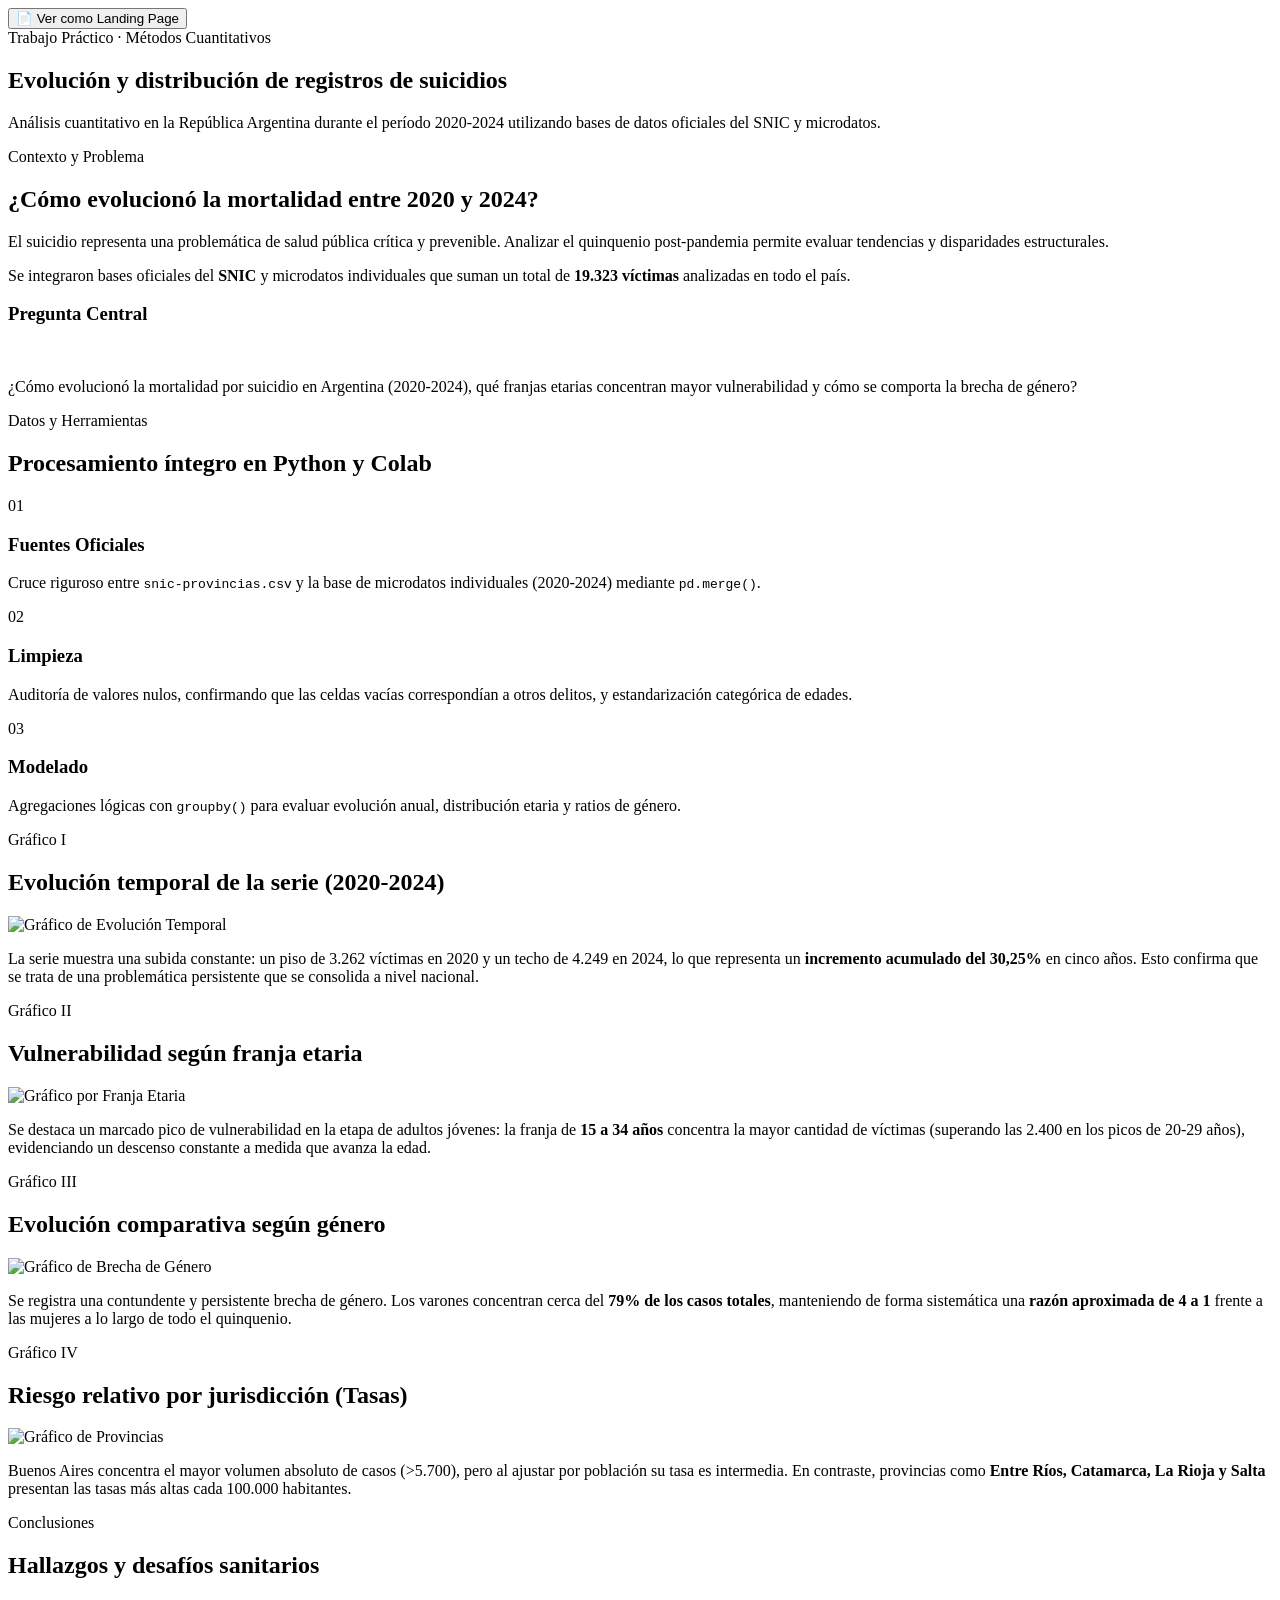
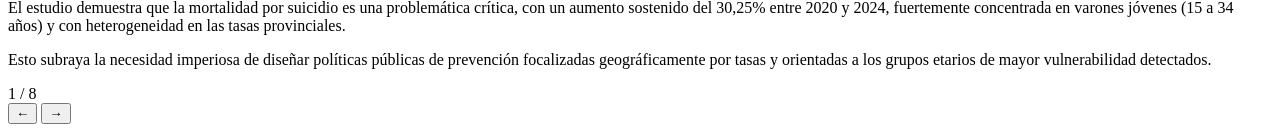
==== docs/index.html @ 36148417 "cambio de nombre carpeta docs" ====
<!DOCTYPE html>
<html lang="es">
<head>
  <meta charset="UTF-8">
  <meta name="viewport" content="width=device-width, initial-scale=1.0">
  <title>Evolución y distribución de registros de suicidios en Argentina (2020-2024)</title>
  <link rel="preconnect" href="https://fonts.googleapis.com">
  <link href="https://fonts.googleapis.com/css2?family=Roboto:ital,wght@0,300;0,400;0,500;0,700;0,900;1,400&display=swap" rel="stylesheet">
  <link rel="stylesheet" href="style.css">
</head>
<body class="modo-slides">

  <!-- Barra superior de progreso -->
  <div class="barra" id="barra"></div>

  <!-- Botón flotante para alternar Modo Slides / Modo Landing -->
  <button id="btn-modo" class="btn-modo" aria-label="Cambiar modo de visualización">
    📄 Ver como Landing Page
  </button>

  <div class="escenario" id="escenario">

    <!-- SLIDE 1: PORTADA -->
    <section class="slide portada" data-seccion="Portada">
      <span class="etiqueta">Trabajo Práctico · Métodos Cuantitativos</span>
      <h1>Evolución y distribución de <span class="hl">registros de suicidios</span></h1>
      <p class="grande">Análisis cuantitativo en la República Argentina durante el período 2020-2024 utilizando bases de datos oficiales del SNIC y microdatos.</p>
    </section>

    <!-- SLIDE 2: INTRODUCCIÓN Y PROBLEMA -->
    <section class="slide" data-seccion="Introducción">
      <span class="etiqueta salvia">Contexto y Problema</span>
      <h2 class="ancho">¿Cómo evolucionó la mortalidad entre 2020 y 2024?</h2>
      <div class="fila dos">
        <div class="paso">
          <p>El suicidio representa una problemática de salud pública crítica y prevenible. Analizar el quinquenio post-pandemia permite evaluar tendencias y disparidades estructurales.</p>
          <p>Se integraron bases oficiales del <strong>SNIC</strong> y microdatos individuales que suman un total de <strong>19.323 víctimas</strong> analizadas en todo el país.</p>
        </div>
        <div class="tarjeta paso">
          <h3>Pregunta Central</h3>
          <br />
          <p> ¿Cómo evolucionó la mortalidad por suicidio en Argentina (2020-2024), qué franjas etarias concentran mayor vulnerabilidad y cómo se comporta la brecha de género?</p>
        </div>
      </div>
    </section>

    <!-- SLIDE 3: METODOLOGÍA Y PROCESAMIENTO (Cada ítem aparece de a uno) -->
    <section class="slide" data-seccion="Metodología">
      <span class="etiqueta">Datos y Herramientas</span>
      <h2 class="ancho">Procesamiento íntegro en Python y Colab</h2>
      <div class="tarjeta tarjeta-metodologia">
        <div class="item-metodo paso">
          <div class="num">01</div>
          <div>
            <h3>Fuentes Oficiales</h3>
            <p>Cruce riguroso entre <code>snic-provincias.csv</code> y la base de microdatos individuales (2020-2024) mediante <code>pd.merge()</code>.</p>
          </div>
        </div>
        <div class="item-metodo paso">
          <div class="num">02</div>
          <div>
            <h3>Limpieza</h3>
            <p>Auditoría de valores nulos, confirmando que las celdas vacías correspondían a otros delitos, y estandarización categórica de edades.</p>
          </div>
        </div>
        <div class="item-metodo paso">
          <div class="num">03</div>
          <div>
            <h3>Modelado</h3>
            <p>Agregaciones lógicas con <code>groupby()</code> para evaluar evolución anual, distribución etaria y ratios de género.</p>
          </div>
        </div>
      </div>
    </section>

    <!-- SLIDE 4: GRÁFICO 1 - EVOLUCIÓN TEMPORAL -->
    <section class="slide" data-seccion="Gráfico 1: Temporal">
      <span class="etiqueta salvia">Gráfico I</span>
      <h2 class="ancho">Evolución temporal de la serie (2020-2024)</h2>
      <div class="fila grafico-texto">
        <div class="tarjeta grafico-grande">
          <img src="grafico1_evolucion_temporal_2020_2024.png" alt="Gráfico de Evolución Temporal">
        </div>
        <div class="paso texto-analisis">
          <p> La serie muestra una subida constante: un piso de 3.262 víctimas en 2020 y un techo de 4.249 en 2024, lo que representa un <strong>incremento acumulado del 30,25%</strong> en cinco años. Esto confirma que se trata de una problemática persistente que se consolida a nivel nacional.</p>
        </div>
      </div>
    </section>

    <!-- SLIDE 5: GRÁFICO 2 - DISTRIBUCIÓN ETARIA -->
    <section class="slide" data-seccion="Gráfico 2: Etario">
      <span class="etiqueta">Gráfico II</span>
      <h2 class="ancho">Vulnerabilidad según franja etaria</h2>
      <div class="fila grafico-texto">
        <div class="tarjeta grafico-grande">
          <img src="grafico2_edad.png" alt="Gráfico por Franja Etaria">
        </div>
        <div class="paso texto-analisis">
          <p> Se destaca un marcado pico de vulnerabilidad en la etapa de adultos jóvenes: la franja de <strong>15 a 34 años</strong> concentra la mayor cantidad de víctimas (superando las 2.400 en los picos de 20-29 años), evidenciando un descenso constante a medida que avanza la edad.</p>
        </div>
      </div>
    </section>

    <!-- SLIDE 6: GRÁFICO 3 - BRECHA DE GÉNERO -->
    <section class="slide" data-seccion="Gráfico 3: Género">
      <span class="etiqueta salvia">Gráfico III</span>
      <h2 class="ancho">Evolución comparativa según género</h2>
      <div class="fila grafico-texto">
        <div class="tarjeta grafico-grande">
          <img src="grafico3_sexo.png" alt="Gráfico de Brecha de Género">
        </div>
        <div class="paso texto-analisis">
          <p> Se registra una contundente y persistente brecha de género. Los varones concentran cerca del <strong>79% de los casos totales</strong>, manteniendo de forma sistemática una <strong>razón aproximada de 4 a 1</strong> frente a las mujeres a lo largo de todo el quinquenio.</p>
        </div>
      </div>
    </section>

    <!-- SLIDE 7: GRÁFICO 4 - RIESGO PROVINCIAL -->
    <section class="slide" data-seccion="Gráfico 4: Provincias">
      <span class="etiqueta">Gráfico IV</span>
      <h2 class="ancho">Riesgo relativo por jurisdicción (Tasas)</h2>
      <div class="fila grafico-texto">
        <div class="tarjeta grafico-grande">
          <img src="grafico4_provincias.png" alt="Gráfico de Provincias">
        </div>
        <div class="paso texto-analisis">
          <p> Buenos Aires concentra el mayor volumen absoluto de casos (&gt;5.700), pero al ajustar por población su tasa es intermedia. En contraste, provincias como <strong>Entre Ríos, Catamarca, La Rioja y Salta</strong> presentan las tasas más altas cada 100.000 habitantes.</p>
        </div>
      </div>
    </section>

    <!-- SLIDE 8: CONCLUSIÓN Y CIERRE -->
    <section class="slide centrada" data-seccion="Conclusiones">
      <span class="etiqueta salvia">Conclusiones</span>
      <h2 class="ancho">Hallazgos y desafíos sanitarios</h2>
      <p class="grande paso">El estudio demuestra que la mortalidad por suicidio es una problemática crítica, con un aumento sostenido del 30,25% entre 2020 y 2024, fuertemente concentrada en varones jóvenes (15 a 34 años) y con heterogeneidad en las tasas provinciales.</p>
      <p class="paso">Esto subraya la necesidad imperiosa de diseñar políticas públicas de prevención focalizadas geográficamente por tasas y orientadas a los grupos etarios de mayor vulnerabilidad detectados.</p>
    </section>

  </div>

  <!-- Controles inferiores (modo diapositivas) -->
  <div class="pie" id="pie-controles">
    <div class="contador" id="contador">1 / 8</div>
    <div class="controles">
      <button id="btn-ant" aria-label="Diapositiva anterior">←</button>
      <button id="btn-sig" aria-label="Diapositiva siguiente">→</button>
    </div>
  </div>

  <script src="script.js"></script>
</body>
</html>
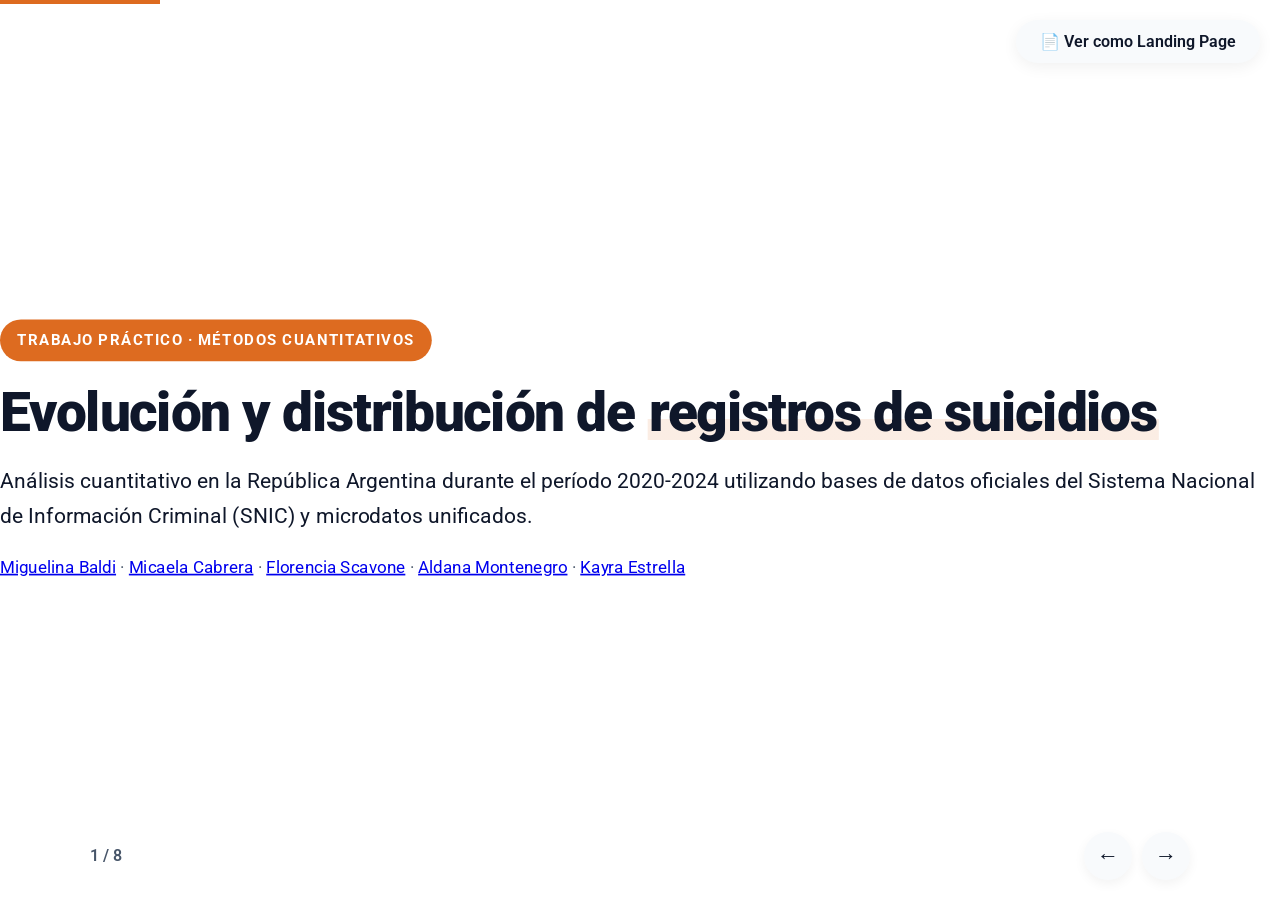
==== commit 54bf8f00: "nueva version html" ====
--- a/docs/index.html
+++ b/docs/index.html
@@ -1,153 +1,2185 @@
-<!DOCTYPE html>
+<!doctype html>
 <html lang="es">
-<head>
-  <meta charset="UTF-8">
-  <meta name="viewport" content="width=device-width, initial-scale=1.0">
-  <title>Evolución y distribución de registros de suicidios en Argentina (2020-2024)</title>
-  <link rel="preconnect" href="https://fonts.googleapis.com">
-  <link href="https://fonts.googleapis.com/css2?family=Roboto:ital,wght@0,300;0,400;0,500;0,700;0,900;1,400&display=swap" rel="stylesheet">
-  <link rel="stylesheet" href="style.css">
-</head>
-<body class="modo-slides">
+	<head>
+		<meta charset="UTF-8" />
+		<meta name="viewport" content="width=device-width, initial-scale=1.0" />
+		<title>
+			Evolución y distribución de registros de suicidios en Argentina
+			(2020-2024)
+		</title>
+		<!-- Google Fonts -->
+		<link rel="preconnect" href="https://fonts.googleapis.com" />
+		<link rel="preconnect" href="https://fonts.gstatic.com" crossorigin />
+		<link
+			href="https://fonts.googleapis.com/css2?family=Roboto:ital,wght@0,300;0,400;0,500;0,700;0,900;1,400&display=swap"
+			rel="stylesheet"
+		/>
+		<!-- Estilos CSS externos -->
+		<link rel="stylesheet" href="style.css" />
+	</head>
+	<body class="modo-slides">
+		<!-- Partículas ambientales y orbes -->
+		<div class="ambiente-particulas" aria-hidden="true">
+			<span
+				class="orbita"
+				style="
+					left: -7%;
+					top: 6%;
+					width: 230px;
+					height: 230px;
+					--dur: 13s;
+					--delay: -3s;
+				"
+			></span>
+			<span
+				class="orbita rosa"
+				style="
+					left: 78%;
+					top: -12%;
+					width: 260px;
+					height: 260px;
+					--dur: 17s;
+					--delay: -6s;
+				"
+			></span>
+			<span
+				class="orbita petroleo"
+				style="
+					left: 88%;
+					top: 59%;
+					width: 210px;
+					height: 210px;
+					--dur: 15s;
+					--delay: -5s;
+				"
+			></span>
+			<span
+				class="orbita rosa"
+				style="
+					left: 4%;
+					top: 72%;
+					width: 180px;
+					height: 180px;
+					--dur: 12s;
+					--delay: -8s;
+				"
+			></span>
+			<span
+				class="orbita"
+				style="
+					left: 43%;
+					top: -20%;
+					width: 140px;
+					height: 140px;
+					--dur: 19s;
+					--delay: -2s;
+				"
+			></span>
+			<span
+				class="orbita"
+				style="
+					left: 67%;
+					top: 84%;
+					width: 125px;
+					height: 125px;
+					--dur: 16s;
+					--delay: -10s;
+				"
+			></span>
+			<span
+				class="orbita rosa"
+				style="
+					left: 30%;
+					top: 34%;
+					width: 95px;
+					height: 95px;
+					--dur: 18s;
+					--delay: -4s;
+				"
+			></span>
+			<span
+				class="orbita rosa"
+				style="
+					left: -4%;
+					top: 44%;
+					width: 155px;
+					height: 155px;
+					--dur: 15s;
+					--delay: -2s;
+				"
+			></span>
+			<span
+				class="orbita petroleo"
+				style="
+					left: 14%;
+					top: 12%;
+					width: 74px;
+					height: 74px;
+					--dur: 18s;
+					--delay: -7s;
+				"
+			></span>
+			<span
+				class="orbita"
+				style="
+					left: 25%;
+					top: 89%;
+					width: 190px;
+					height: 190px;
+					--dur: 22s;
+					--delay: -9s;
+				"
+			></span>
+			<span
+				class="orbita rosa"
+				style="
+					left: 53%;
+					top: 65%;
+					width: 120px;
+					height: 120px;
+					--dur: 19s;
+					--delay: -4s;
+				"
+			></span>
+			<span
+				class="orbita"
+				style="
+					left: 89%;
+					top: 18%;
+					width: 92px;
+					height: 92px;
+					--dur: 14s;
+					--delay: -5s;
+				"
+			></span>
+			<span
+				class="orbita petroleo"
+				style="
+					left: 72%;
+					top: 42%;
+					width: 62px;
+					height: 62px;
+					--dur: 17s;
+					--delay: -1s;
+				"
+			></span>
+			<span
+				class="orbita rosa"
+				style="
+					left: 38%;
+					top: 8%;
+					width: 110px;
+					height: 110px;
+					--dur: 20s;
+					--delay: -11s;
+				"
+			></span>
+			<span
+				class="orbita"
+				style="
+					left: 6%;
+					top: 58%;
+					width: 86px;
+					height: 86px;
+					--dur: 16s;
+					--delay: -8s;
+				"
+			></span>
+			<span
+				class="orbita petroleo"
+				style="
+					left: 96%;
+					top: 83%;
+					width: 175px;
+					height: 175px;
+					--dur: 23s;
+					--delay: -6s;
+				"
+			></span>
+			<span
+				class="orbita rosa"
+				style="
+					left: 61%;
+					top: 91%;
+					width: 240px;
+					height: 240px;
+					--dur: 21s;
+					--delay: -3s;
+				"
+			></span>
+			<span
+				class="orbita"
+				style="
+					left: 48%;
+					top: 48%;
+					width: 65px;
+					height: 65px;
+					--dur: 13s;
+					--delay: -7s;
+				"
+			></span>
+			<span
+				class="orbita petroleo"
+				style="
+					left: -6%;
+					top: 89%;
+					width: 125px;
+					height: 125px;
+					--dur: 15s;
+					--delay: -4s;
+				"
+			></span>
+			<span
+				class="orbita rosa"
+				style="
+					left: 81%;
+					top: 75%;
+					width: 79px;
+					height: 79px;
+					--dur: 18s;
+					--delay: -10s;
+				"
+			></span>
 
-  <!-- Barra superior de progreso -->
-  <div class="barra" id="barra"></div>
+			<span
+				class="punto"
+				style="
+					left: 85%;
+					top: 63%;
+					--size: 9px;
+					--dur: 11s;
+					--delay: -4s;
+					--dx: -15px;
+					--dy: -57px;
+					--tone: #19a4a4;
+					--glow: rgba(25, 164, 164, 0.24);
+				"
+			></span>
+			<span
+				class="punto"
+				style="
+					left: 10%;
+					top: 34%;
+					--size: 7px;
+					--dur: 12s;
+					--delay: -4s;
+					--dx: 30px;
+					--dy: 28px;
+					--tone: #f19aa8;
+					--glow: rgba(241, 154, 168, 0.28);
+				"
+			></span>
+			<span
+				class="punto"
+				style="
+					left: 25%;
+					top: 33%;
+					--size: 4px;
+					--dur: 14s;
+					--delay: -1s;
+					--dx: -45px;
+					--dy: 33px;
+					--tone: #083d4a;
+					--glow: rgba(8, 61, 74, 0.22);
+				"
+			></span>
+			<span
+				class="punto"
+				style="
+					left: 55%;
+					top: 96%;
+					--size: 3px;
+					--dur: 17s;
+					--delay: -7s;
+					--dx: 24px;
+					--dy: -72px;
+					--tone: #19a4a4;
+					--glow: rgba(25, 164, 164, 0.24);
+				"
+			></span>
+			<span
+				class="punto"
+				style="
+					left: 84%;
+					top: 63%;
+					--size: 5px;
+					--dur: 9s;
+					--delay: -9s;
+					--dx: 21px;
+					--dy: -17px;
+					--tone: #f19aa8;
+					--glow: rgba(241, 154, 168, 0.28);
+				"
+			></span>
+			<span
+				class="punto"
+				style="
+					left: 92%;
+					top: 69%;
+					--size: 4px;
+					--dur: 8s;
+					--delay: -6s;
+					--dx: 12px;
+					--dy: -66px;
+					--tone: #083d4a;
+					--glow: rgba(8, 61, 74, 0.22);
+				"
+			></span>
+			<span
+				class="punto"
+				style="
+					left: 89%;
+					top: 69%;
+					--size: 3px;
+					--dur: 9s;
+					--delay: -7s;
+					--dx: -27px;
+					--dy: -8px;
+					--tone: #19a4a4;
+					--glow: rgba(25, 164, 164, 0.24);
+				"
+			></span>
+			<span
+				class="punto"
+				style="
+					left: 71%;
+					top: 8%;
+					--size: 4px;
+					--dur: 17s;
+					--delay: 0s;
+					--dx: 50px;
+					--dy: -37px;
+					--tone: #f19aa8;
+					--glow: rgba(241, 154, 168, 0.28);
+				"
+			></span>
+			<span
+				class="punto"
+				style="
+					left: 46%;
+					top: 75%;
+					--size: 7px;
+					--dur: 13s;
+					--delay: -1s;
+					--dx: 13px;
+					--dy: 37px;
+					--tone: #083d4a;
+					--glow: rgba(8, 61, 74, 0.22);
+				"
+			></span>
+			<span
+				class="punto"
+				style="
+					left: 61%;
+					top: 47%;
+					--size: 3px;
+					--dur: 12s;
+					--delay: -2s;
+					--dx: 2px;
+					--dy: -30px;
+					--tone: #19a4a4;
+					--glow: rgba(25, 164, 164, 0.24);
+				"
+			></span>
+			<span
+				class="punto"
+				style="
+					left: 63%;
+					top: 47%;
+					--size: 7px;
+					--dur: 7s;
+					--delay: -8s;
+					--dx: -2px;
+					--dy: -32px;
+					--tone: #f19aa8;
+					--glow: rgba(241, 154, 168, 0.28);
+				"
+			></span>
+			<span
+				class="punto"
+				style="
+					left: 28%;
+					top: 96%;
+					--size: 6px;
+					--dur: 15s;
+					--delay: -1s;
+					--dx: 20px;
+					--dy: 11px;
+					--tone: #083d4a;
+					--glow: rgba(8, 61, 74, 0.22);
+				"
+			></span>
+			<span
+				class="punto"
+				style="
+					left: 9%;
+					top: 52%;
+					--size: 5px;
+					--dur: 17s;
+					--delay: -1s;
+					--dx: 12px;
+					--dy: -10px;
+					--tone: #19a4a4;
+					--glow: rgba(25, 164, 164, 0.24);
+				"
+			></span>
+			<span
+				class="punto"
+				style="
+					left: 73%;
+					top: 91%;
+					--size: 9px;
+					--dur: 8s;
+					--delay: -4s;
+					--dx: 51px;
+					--dy: 43px;
+					--tone: #f19aa8;
+					--glow: rgba(241, 154, 168, 0.28);
+				"
+			></span>
+			<span
+				class="punto"
+				style="
+					left: 38%;
+					top: 67%;
+					--size: 3px;
+					--dur: 16s;
+					--delay: 0s;
+					--dx: 7px;
+					--dy: -20px;
+					--tone: #083d4a;
+					--glow: rgba(8, 61, 74, 0.22);
+				"
+			></span>
+			<span
+				class="punto"
+				style="
+					left: 63%;
+					top: 72%;
+					--size: 7px;
+					--dur: 17s;
+					--delay: -1s;
+					--dx: -65px;
+					--dy: -61px;
+					--tone: #19a4a4;
+					--glow: rgba(25, 164, 164, 0.24);
+				"
+			></span>
+			<span
+				class="punto"
+				style="
+					left: 49%;
+					top: 26%;
+					--size: 5px;
+					--dur: 18s;
+					--delay: -9s;
+					--dx: -41px;
+					--dy: -67px;
+					--tone: #f19aa8;
+					--glow: rgba(241, 154, 168, 0.28);
+				"
+			></span>
+			<span
+				class="punto"
+				style="
+					left: 73%;
+					top: 56%;
+					--size: 6px;
+					--dur: 18s;
+					--delay: -7s;
+					--dx: -65px;
+					--dy: -29px;
+					--tone: #083d4a;
+					--glow: rgba(8, 61, 74, 0.22);
+				"
+			></span>
+			<span
+				class="punto"
+				style="
+					left: 47%;
+					top: 96%;
+					--size: 3px;
+					--dur: 16s;
+					--delay: -3s;
+					--dx: -7px;
+					--dy: 22px;
+					--tone: #19a4a4;
+					--glow: rgba(25, 164, 164, 0.24);
+				"
+			></span>
+			<span
+				class="punto"
+				style="
+					left: 26%;
+					top: 44%;
+					--size: 6px;
+					--dur: 8s;
+					--delay: -5s;
+					--dx: -55px;
+					--dy: -29px;
+					--tone: #f19aa8;
+					--glow: rgba(241, 154, 168, 0.28);
+				"
+			></span>
+			<span
+				class="punto"
+				style="
+					left: 10%;
+					top: 12%;
+					--size: 5px;
+					--dur: 10s;
+					--delay: -2s;
+					--dx: 53px;
+					--dy: 47px;
+					--tone: #083d4a;
+					--glow: rgba(8, 61, 74, 0.22);
+				"
+			></span>
+			<span
+				class="punto"
+				style="
+					left: 15%;
+					top: 31%;
+					--size: 7px;
+					--dur: 12s;
+					--delay: -4s;
+					--dx: -58px;
+					--dy: 50px;
+					--tone: #19a4a4;
+					--glow: rgba(25, 164, 164, 0.24);
+				"
+			></span>
+			<span
+				class="punto"
+				style="
+					left: 22%;
+					top: 41%;
+					--size: 7px;
+					--dur: 14s;
+					--delay: -3s;
+					--dx: 46px;
+					--dy: 2px;
+					--tone: #f19aa8;
+					--glow: rgba(241, 154, 168, 0.28);
+				"
+			></span>
+			<span
+				class="punto"
+				style="
+					left: 87%;
+					top: 28%;
+					--size: 7px;
+					--dur: 19s;
+					--delay: -2s;
+					--dx: 20px;
+					--dy: 70px;
+					--tone: #083d4a;
+					--glow: rgba(8, 61, 74, 0.22);
+				"
+			></span>
+			<span
+				class="punto"
+				style="
+					left: 90%;
+					top: 9%;
+					--size: 4px;
+					--dur: 8s;
+					--delay: -7s;
+					--dx: -45px;
+					--dy: -13px;
+					--tone: #19a4a4;
+					--glow: rgba(25, 164, 164, 0.24);
+				"
+			></span>
+			<span
+				class="punto"
+				style="
+					left: 57%;
+					top: 42%;
+					--size: 5px;
+					--dur: 7s;
+					--delay: -2s;
+					--dx: -39px;
+					--dy: 27px;
+					--tone: #f19aa8;
+					--glow: rgba(241, 154, 168, 0.28);
+				"
+			></span>
+			<span
+				class="punto"
+				style="
+					left: 13%;
+					top: 49%;
+					--size: 4px;
+					--dur: 9s;
+					--delay: -12s;
+					--dx: -60px;
+					--dy: -28px;
+					--tone: #083d4a;
+					--glow: rgba(8, 61, 74, 0.22);
+				"
+			></span>
+			<span
+				class="punto"
+				style="
+					left: 58%;
+					top: 8%;
+					--size: 7px;
+					--dur: 16s;
+					--delay: -8s;
+					--dx: 48px;
+					--dy: -63px;
+					--tone: #19a4a4;
+					--glow: rgba(25, 164, 164, 0.24);
+				"
+			></span>
+			<span
+				class="punto"
+				style="
+					left: 30%;
+					top: 37%;
+					--size: 7px;
+					--dur: 10s;
+					--delay: -1s;
+					--dx: 48px;
+					--dy: 18px;
+					--tone: #f19aa8;
+					--glow: rgba(241, 154, 168, 0.28);
+				"
+			></span>
+			<span
+				class="punto"
+				style="
+					left: 44%;
+					top: 83%;
+					--size: 7px;
+					--dur: 10s;
+					--delay: -6s;
+					--dx: -17px;
+					--dy: -34px;
+					--tone: #083d4a;
+					--glow: rgba(8, 61, 74, 0.22);
+				"
+			></span>
+			<span
+				class="punto"
+				style="
+					left: 3%;
+					top: 46%;
+					--size: 4px;
+					--dur: 15s;
+					--delay: -3s;
+					--dx: 17px;
+					--dy: 22px;
+					--tone: #19a4a4;
+					--glow: rgba(25, 164, 164, 0.24);
+				"
+			></span>
 
-  <!-- Botón flotante para alternar Modo Slides / Modo Landing -->
-  <button id="btn-modo" class="btn-modo" aria-label="Cambiar modo de visualización">
-    📄 Ver como Landing Page
-  </button>
+			<span
+				class="orbita"
+				style="
+					left: 17%;
+					top: -8%;
+					width: 110px;
+					height: 110px;
+					--dur: 12s;
+					--delay: -2s;
+				"
+			></span>
+			<span
+				class="orbita rosa"
+				style="
+					left: 57%;
+					top: 18%;
+					width: 75px;
+					height: 75px;
+					--dur: 14s;
+					--delay: -3s;
+				"
+			></span>
+			<span
+				class="orbita petroleo"
+				style="
+					left: 80%;
+					top: 36%;
+					width: 135px;
+					height: 135px;
+					--dur: 16s;
+					--delay: -4s;
+				"
+			></span>
+			<span
+				class="orbita"
+				style="
+					left: 35%;
+					top: 78%;
+					width: 86px;
+					height: 86px;
+					--dur: 18s;
+					--delay: -5s;
+				"
+			></span>
+			<span
+				class="orbita rosa"
+				style="
+					left: 91%;
+					top: 12%;
+					width: 98px;
+					height: 98px;
+					--dur: 20s;
+					--delay: -6s;
+				"
+			></span>
 
-  <div class="escenario" id="escenario">
+			<span
+				class="punto"
+				style="
+					left: 84%;
+					top: 18%;
+					--size: 2px;
+					--dur: 20s;
+					--delay: -5s;
+					--dx: -24px;
+					--dy: -8px;
+					--tone: #19a4a4;
+					--glow: rgba(25, 164, 164, 0.2);
+				"
+			></span>
+			<span
+				class="punto"
+				style="
+					left: 20%;
+					top: 17%;
+					--size: 7px;
+					--dur: 20s;
+					--delay: -9s;
+					--dx: -44px;
+					--dy: 43px;
+					--tone: #f19aa8;
+					--glow: rgba(25, 164, 164, 0.2);
+				"
+			></span>
+			<span
+				class="punto"
+				style="
+					left: 7%;
+					top: 7%;
+					--size: 2px;
+					--dur: 12s;
+					--delay: -4s;
+					--dx: 9px;
+					--dy: -59px;
+					--tone: #083d4a;
+					--glow: rgba(25, 164, 164, 0.2);
+				"
+			></span>
+			<span
+				class="punto"
+				style="
+					left: 74%;
+					top: 29%;
+					--size: 7px;
+					--dur: 19s;
+					--delay: -9s;
+					--dx: -2px;
+					--dy: -9px;
+					--tone: #19a4a4;
+					--glow: rgba(25, 164, 164, 0.2);
+				"
+			></span>
+			<span
+				class="punto"
+				style="
+					left: 60%;
+					top: 79%;
+					--size: 4px;
+					--dur: 9s;
+					--delay: -3s;
+					--dx: 34px;
+					--dy: 43px;
+					--tone: #f19aa8;
+					--glow: rgba(25, 164, 164, 0.2);
+				"
+			></span>
+			<span
+				class="punto"
+				style="
+					left: 46%;
+					top: 39%;
+					--size: 3px;
+					--dur: 12s;
+					--delay: -6s;
+					--dx: -42px;
+					--dy: -42px;
+					--tone: #083d4a;
+					--glow: rgba(25, 164, 164, 0.2);
+				"
+			></span>
+			<span
+				class="punto"
+				style="
+					left: 51%;
+					top: 16%;
+					--size: 4px;
+					--dur: 14s;
+					--delay: -10s;
+					--dx: -22px;
+					--dy: -54px;
+					--tone: #19a4a4;
+					--glow: rgba(25, 164, 164, 0.2);
+				"
+			></span>
+			<span
+				class="punto"
+				style="
+					left: 96%;
+					top: 62%;
+					--size: 6px;
+					--dur: 10s;
+					--delay: -7s;
+					--dx: -45px;
+					--dy: 10px;
+					--tone: #f19aa8;
+					--glow: rgba(25, 164, 164, 0.2);
+				"
+			></span>
+			<span
+				class="punto"
+				style="
+					left: 83%;
+					top: 83%;
+					--size: 4px;
+					--dur: 18s;
+					--delay: -4s;
+					--dx: 35px;
+					--dy: -48px;
+					--tone: #083d4a;
+					--glow: rgba(8, 61, 74, 0.2);
+				"
+			></span>
+			<span
+				class="punto"
+				style="
+					left: 8%;
+					top: 88%;
+					--size: 3px;
+					--dur: 13s;
+					--delay: -2s;
+					--dx: 54px;
+					--dy: -6px;
+					--tone: #19a4a4;
+					--glow: rgba(25, 164, 164, 0.2);
+				"
+			></span>
+			<span
+				class="punto"
+				style="
+					left: 15%;
+					top: 52%;
+					--size: 4px;
+					--dur: 16s;
+					--delay: -6s;
+					--dx: -35px;
+					--dy: 29px;
+					--tone: #f19aa8;
+					--glow: rgba(241, 154, 168, 0.2);
+				"
+			></span>
+			<span
+				class="punto"
+				style="
+					left: 48%;
+					top: 30%;
+					--size: 7px;
+					--dur: 13s;
+					--delay: -2s;
+					--dx: 22px;
+					--dy: -22px;
+					--tone: #083d4a;
+					--glow: rgba(8, 61, 74, 0.2);
+				"
+			></span>
+			<span
+				class="punto"
+				style="
+					left: 71%;
+					top: 35%;
+					--size: 3px;
+					--dur: 16s;
+					--delay: -7s;
+					--dx: -21px;
+					--dy: -9px;
+					--tone: #19a4a4;
+					--glow: rgba(25, 164, 164, 0.2);
+				"
+			></span>
+			<span
+				class="punto"
+				style="
+					left: 90%;
+					top: 45%;
+					--size: 2px;
+					--dur: 12s;
+					--delay: -1s;
+					--dx: 48px;
+					--dy: 15px;
+					--tone: #f19aa8;
+					--glow: rgba(241, 154, 168, 0.2);
+				"
+			></span>
+			<span
+				class="punto"
+				style="
+					left: 54%;
+					top: 38%;
+					--size: 2px;
+					--dur: 12s;
+					--delay: -10s;
+					--dx: 36px;
+					--dy: 15px;
+					--tone: #083d4a;
+					--glow: rgba(8, 61, 74, 0.2);
+				"
+			></span>
+			<span
+				class="punto"
+				style="
+					left: 30%;
+					top: 87%;
+					--size: 5px;
+					--dur: 15s;
+					--delay: -8s;
+					--dx: -37px;
+					--dy: 2px;
+					--tone: #19a4a4;
+					--glow: rgba(25, 164, 164, 0.2);
+				"
+			></span>
+			<span
+				class="punto"
+				style="
+					left: 20%;
+					top: 35%;
+					--size: 7px;
+					--dur: 17s;
+					--delay: -9s;
+					--dx: -22px;
+					--dy: 44px;
+					--tone: #f19aa8;
+					--glow: rgba(241, 154, 168, 0.2);
+				"
+			></span>
+			<span
+				class="punto"
+				style="
+					left: 77%;
+					top: 55%;
+					--size: 4px;
+					--dur: 12s;
+					--delay: -3s;
+					--dx: 10px;
+					--dy: 61px;
+					--tone: #083d4a;
+					--glow: rgba(8, 61, 74, 0.2);
+				"
+			></span>
+			<span
+				class="punto"
+				style="
+					left: 14%;
+					top: 10%;
+					--size: 2px;
+					--dur: 11s;
+					--delay: -3s;
+					--dx: 46px;
+					--dy: 43px;
+					--tone: #19a4a4;
+					--glow: rgba(25, 164, 164, 0.2);
+				"
+			></span>
+			<span
+				class="punto"
+				style="
+					left: 79%;
+					top: 12%;
+					--size: 5px;
+					--dur: 15s;
+					--delay: -10s;
+					--dx: 4px;
+					--dy: -1px;
+					--tone: #f19aa8;
+					--glow: rgba(241, 154, 168, 0.2);
+				"
+			></span>
+			<span
+				class="punto"
+				style="
+					left: 73%;
+					top: 5%;
+					--size: 7px;
+					--dur: 20s;
+					--delay: -2s;
+					--dx: 32px;
+					--dy: 3px;
+					--tone: #083d4a;
+					--glow: rgba(8, 61, 74, 0.2);
+				"
+			></span>
+			<span
+				class="punto"
+				style="
+					left: 85%;
+					top: 47%;
+					--size: 2px;
+					--dur: 13s;
+					--delay: -7s;
+					--dx: -35px;
+					--dy: 51px;
+					--tone: #19a4a4;
+					--glow: rgba(25, 164, 164, 0.2);
+				"
+			></span>
+			<span
+				class="punto"
+				style="
+					left: 3%;
+					top: 37%;
+					--size: 6px;
+					--dur: 11s;
+					--delay: -9s;
+					--dx: -42px;
+					--dy: 11px;
+					--tone: #f19aa8;
+					--glow: rgba(241, 154, 168, 0.2);
+				"
+			></span>
+			<span
+				class="punto"
+				style="
+					left: 84%;
+					top: 68%;
+					--size: 6px;
+					--dur: 12s;
+					--delay: -3s;
+					--dx: -8px;
+					--dy: -24px;
+					--tone: #083d4a;
+					--glow: rgba(8, 61, 74, 0.2);
+				"
+			></span>
+		</div>
 
-    <!-- SLIDE 1: PORTADA -->
-    <section class="slide portada" data-seccion="Portada">
-      <span class="etiqueta">Trabajo Práctico · Métodos Cuantitativos</span>
-      <h1>Evolución y distribución de <span class="hl">registros de suicidios</span></h1>
-      <p class="grande">Análisis cuantitativo en la República Argentina durante el período 2020-2024 utilizando bases de datos oficiales del SNIC y microdatos.</p>
-    </section>
+		<div aria-hidden="true" class="ambient-bg">
+			<div class="ambient-orb orb-one"></div>
+			<div class="ambient-orb orb-two"></div>
+			<div class="ambient-orb orb-three"></div>
+			<div class="ambient-ring"></div>
+		</div>
 
-    <!-- SLIDE 2: INTRODUCCIÓN Y PROBLEMA -->
-    <section class="slide" data-seccion="Introducción">
-      <span class="etiqueta salvia">Contexto y Problema</span>
-      <h2 class="ancho">¿Cómo evolucionó la mortalidad entre 2020 y 2024?</h2>
-      <div class="fila dos">
-        <div class="paso">
-          <p>El suicidio representa una problemática de salud pública crítica y prevenible. Analizar el quinquenio post-pandemia permite evaluar tendencias y disparidades estructurales.</p>
-          <p>Se integraron bases oficiales del <strong>SNIC</strong> y microdatos individuales que suman un total de <strong>19.323 víctimas</strong> analizadas en todo el país.</p>
-        </div>
-        <div class="tarjeta paso">
-          <h3>Pregunta Central</h3>
-          <br />
-          <p> ¿Cómo evolucionó la mortalidad por suicidio en Argentina (2020-2024), qué franjas etarias concentran mayor vulnerabilidad y cómo se comporta la brecha de género?</p>
-        </div>
-      </div>
-    </section>
+		<!-- Barra superior de progreso -->
+		<div class="barra" id="barra"></div>
 
-    <!-- SLIDE 3: METODOLOGÍA Y PROCESAMIENTO (Cada ítem aparece de a uno) -->
-    <section class="slide" data-seccion="Metodología">
-      <span class="etiqueta">Datos y Herramientas</span>
-      <h2 class="ancho">Procesamiento íntegro en Python y Colab</h2>
-      <div class="tarjeta tarjeta-metodologia">
-        <div class="item-metodo paso">
-          <div class="num">01</div>
-          <div>
-            <h3>Fuentes Oficiales</h3>
-            <p>Cruce riguroso entre <code>snic-provincias.csv</code> y la base de microdatos individuales (2020-2024) mediante <code>pd.merge()</code>.</p>
-          </div>
-        </div>
-        <div class="item-metodo paso">
-          <div class="num">02</div>
-          <div>
-            <h3>Limpieza</h3>
-            <p>Auditoría de valores nulos, confirmando que las celdas vacías correspondían a otros delitos, y estandarización categórica de edades.</p>
-          </div>
-        </div>
-        <div class="item-metodo paso">
-          <div class="num">03</div>
-          <div>
-            <h3>Modelado</h3>
-            <p>Agregaciones lógicas con <code>groupby()</code> para evaluar evolución anual, distribución etaria y ratios de género.</p>
-          </div>
-        </div>
-      </div>
-    </section>
+		<!-- Botón flotante para alternar Modo Slides / Modo Landing -->
+		<button
+			aria-label="Cambiar modo de visualización"
+			class="btn-modo"
+			id="btn-modo"
+		>
+			📄 Ver como Landing Page
+		</button>
 
-    <!-- SLIDE 4: GRÁFICO 1 - EVOLUCIÓN TEMPORAL -->
-    <section class="slide" data-seccion="Gráfico 1: Temporal">
-      <span class="etiqueta salvia">Gráfico I</span>
-      <h2 class="ancho">Evolución temporal de la serie (2020-2024)</h2>
-      <div class="fila grafico-texto">
-        <div class="tarjeta grafico-grande">
-          <img src="grafico1_evolucion_temporal_2020_2024.png" alt="Gráfico de Evolución Temporal">
-        </div>
-        <div class="paso texto-analisis">
-          <p> La serie muestra una subida constante: un piso de 3.262 víctimas en 2020 y un techo de 4.249 en 2024, lo que representa un <strong>incremento acumulado del 30,25%</strong> en cinco años. Esto confirma que se trata de una problemática persistente que se consolida a nivel nacional.</p>
-        </div>
-      </div>
-    </section>
+		<div class="escenario" id="escenario">
+			<!-- SLIDE 1: PORTADA -->
+			<section class="slide portada" data-seccion="Portada">
+				<span class="etiqueta">Trabajo Práctico · Métodos Cuantitativos</span>
+				<h1>
+					Evolución y distribución de
+					<span class="hl">registros de suicidios</span>
+				</h1>
+				<p class="grande">
+					Análisis cuantitativo en la República Argentina durante el período
+					2020-2024 utilizando bases de datos oficiales del Sistema Nacional de
+					Información Criminal (SNIC) y microdatos unificados.
+				</p>
+				<p class="integrantes">
+					<a
+						href="https://github.com/baldimiguelina"
+						target="_blank"
+						class="btn-integrante"
+						>Miguelina Baldi</a
+					>
+					·
+					<a
+						href="https://github.com/cabrera30micaela"
+						target="_blank"
+						class="btn-integrante"
+						>Micaela Cabrera</a
+					>
+					·
+					<a
+						href="https://github.com/scavonemf"
+						target="_blank"
+						class="btn-integrante"
+						>Florencia Scavone</a
+					>
+					·
+					<a
+						href="https://github.com/AldanaMontenegro"
+						target="_blank"
+						class="btn-integrante"
+						>Aldana Montenegro</a
+					>
+					·
+					<a
+						href="https://github.com/Kayraa2003"
+						target="_blank"
+						class="btn-integrante"
+						>Kayra Estrella</a
+					>
+				</p>
+			</section>
 
-    <!-- SLIDE 5: GRÁFICO 2 - DISTRIBUCIÓN ETARIA -->
-    <section class="slide" data-seccion="Gráfico 2: Etario">
-      <span class="etiqueta">Gráfico II</span>
-      <h2 class="ancho">Vulnerabilidad según franja etaria</h2>
-      <div class="fila grafico-texto">
-        <div class="tarjeta grafico-grande">
-          <img src="grafico2_edad.png" alt="Gráfico por Franja Etaria">
-        </div>
-        <div class="paso texto-analisis">
-          <p> Se destaca un marcado pico de vulnerabilidad en la etapa de adultos jóvenes: la franja de <strong>15 a 34 años</strong> concentra la mayor cantidad de víctimas (superando las 2.400 en los picos de 20-29 años), evidenciando un descenso constante a medida que avanza la edad.</p>
-        </div>
-      </div>
-    </section>
+			<!-- SLIDE 2: INTRODUCCIÓN Y PROBLEMA (Original sin tarjeta blanca) -->
+			<section class="slide" data-seccion="Introducción">
+				<span class="etiqueta salvia">Pregunta central y motivación</span>
+				<h2 class="ancho">
+					¿Cómo evolucionó la mortalidad por suicidio en Argentina (2020-2024),
+					qué franjas etarias concentran mayor vulnerabilidad y cómo se comporta
+					la brecha de género?
+				</h2>
+				<div class="ancho">
+					<div>
+						<p>
+							El suicidio representa una problemática de salud pública crítica y
+							prevenible. Analizar el quinquenio post-pandemia permite evaluar
+							tendencias y disparidades estructurales.
+						</p>
+						<p>
+							Se integraron bases oficiales del <strong>SNIC</strong> y
+							microdatos individuales que suman un total de
+							<strong>19.323 víctimas</strong> analizadas en todo el país.
+						</p>
+					</div>
+				</div>
+			</section>
 
-    <!-- SLIDE 6: GRÁFICO 3 - BRECHA DE GÉNERO -->
-    <section class="slide" data-seccion="Gráfico 3: Género">
-      <span class="etiqueta salvia">Gráfico III</span>
-      <h2 class="ancho">Evolución comparativa según género</h2>
-      <div class="fila grafico-texto">
-        <div class="tarjeta grafico-grande">
-          <img src="grafico3_sexo.png" alt="Gráfico de Brecha de Género">
-        </div>
-        <div class="paso texto-analisis">
-          <p> Se registra una contundente y persistente brecha de género. Los varones concentran cerca del <strong>79% de los casos totales</strong>, manteniendo de forma sistemática una <strong>razón aproximada de 4 a 1</strong> frente a las mujeres a lo largo de todo el quinquenio.</p>
-        </div>
-      </div>
-    </section>
+			<!-- SLIDE 3: METODOLOGÍA Y PROCESAMIENTO -->
+			<section class="slide" data-seccion="Metodología">
+				<span class="etiqueta">Datos y Herramientas</span>
+				<h2 class="ancho">Procesamiento íntegro en Python y Colab</h2>
+				<div class="metodologia-sin-caja">
+					<div class="item-metodo item-metodo-animado" style="--i: 1">
+						<div class="num">01</div>
+						<div>
+							<h3>Fuentes Oficiales</h3>
+							<p>
+								Cruce riguroso entre <code>snic-provincias.csv</code> y la base
+								de microdatos individuales (2020-2024) mediante
+								<code>pd.merge()</code>.
+							</p>
+						</div>
+					</div>
+					<div class="item-metodo item-metodo-animado" style="--i: 2">
+						<div class="num">02</div>
+						<div>
+							<h3>Limpieza</h3>
+							<p>
+								Auditoría de valores nulos, confirmando que las celdas vacías
+								correspondían a otros delitos, y estandarización categórica de
+								edades.
+							</p>
+						</div>
+					</div>
+					<div class="item-metodo item-metodo-animado" style="--i: 3">
+						<div class="num">03</div>
+						<div>
+							<h3>Transformaciones y resumen estadístico</h3>
+							<p>
+								Agregaciones lógicas con <code>groupby()</code> para evaluar
+								evolución anual, distribución etaria y ratios de género.
+							</p>
+						</div>
+					</div>
+					<div class="item-metodo item-metodo-animado" style="--i: 4">
+						<div class="num">04</div>
+						<div>
+							<h3>Visualización e interpretación</h3>
+							<p>
+								Gráficos comparativos y análisis de los resultados obtenidos,
+								considerando las limitaciones de los datos.
+							</p>
+						</div>
+					</div>
+				</div>
+			</section>
 
-    <!-- SLIDE 7: GRÁFICO 4 - RIESGO PROVINCIAL -->
-    <section class="slide" data-seccion="Gráfico 4: Provincias">
-      <span class="etiqueta">Gráfico IV</span>
-      <h2 class="ancho">Riesgo relativo por jurisdicción (Tasas)</h2>
-      <div class="fila grafico-texto">
-        <div class="tarjeta grafico-grande">
-          <img src="grafico4_provincias.png" alt="Gráfico de Provincias">
-        </div>
-        <div class="paso texto-analisis">
-          <p> Buenos Aires concentra el mayor volumen absoluto de casos (&gt;5.700), pero al ajustar por población su tasa es intermedia. En contraste, provincias como <strong>Entre Ríos, Catamarca, La Rioja y Salta</strong> presentan las tasas más altas cada 100.000 habitantes.</p>
-        </div>
-      </div>
-    </section>
+			<!-- SLIDE 4: GRÁFICO 1 - EVOLUCIÓN TEMPORAL -->
+			<section class="slide" data-seccion="Gráfico 1: Temporal">
+				<span class="etiqueta salvia">Gráfico I</span>
+				<h2 class="ancho">Evolución temporal de la serie (2020-2024)</h2>
+				<div class="grafico-texto">
+					<div class="tarjeta grafico-grande">
+						<div
+							aria-label="Gráfico de Evolución Temporal"
+							class="animated-chart"
+							data-chart="line"
+							role="img"
+						></div>
+					</div>
+					<div class="texto-analisis">
+						<p>
+							La serie muestra una subida constante: un piso de 3.262 víctimas
+							en 2020 y un techo de 4.249 en 2024, lo que representa un
+							<strong>incremento acumulado del 30,25%</strong> en cinco años.
+							Esto confirma que se trata de una problemática persistente que se
+							consolida a nivel nacional.
+						</p>
+					</div>
+				</div>
+			</section>
 
-    <!-- SLIDE 8: CONCLUSIÓN Y CIERRE -->
-    <section class="slide centrada" data-seccion="Conclusiones">
-      <span class="etiqueta salvia">Conclusiones</span>
-      <h2 class="ancho">Hallazgos y desafíos sanitarios</h2>
-      <p class="grande paso">El estudio demuestra que la mortalidad por suicidio es una problemática crítica, con un aumento sostenido del 30,25% entre 2020 y 2024, fuertemente concentrada en varones jóvenes (15 a 34 años) y con heterogeneidad en las tasas provinciales.</p>
-      <p class="paso">Esto subraya la necesidad imperiosa de diseñar políticas públicas de prevención focalizadas geográficamente por tasas y orientadas a los grupos etarios de mayor vulnerabilidad detectados.</p>
-    </section>
+			<!-- SLIDE 5: GRÁFICO 2 - DISTRIBUCIÓN ETARIA -->
+			<section class="slide" data-seccion="Gráfico 2: Etario">
+				<span class="etiqueta">Gráfico II</span>
+				<h2 class="ancho">Vulnerabilidad según franja etaria</h2>
+				<div class="grafico-texto">
+					<div class="tarjeta grafico-grande">
+						<div
+							aria-label="Gráfico por Franja Etaria"
+							class="animated-chart"
+							data-chart="age"
+							role="img"
+						></div>
+					</div>
+					<div class="texto-analisis">
+						<p>
+							Se destaca un marcado pico de vulnerabilidad en la etapa de
+							adultos jóvenes: la franja de
+							<strong>15 a 34 años</strong> concentra la mayor cantidad de
+							víctimas (superando las 2.400 en los picos de 20-29 años),
+							evidenciando un descenso constante a medida que avanza la edad.
+						</p>
+					</div>
+				</div>
+			</section>
 
-  </div>
+			<!-- SLIDE 6: GRÁFICO 3 - BRECHA DE GÉNERO -->
+			<section class="slide" data-seccion="Gráfico 3: Género">
+				<span class="etiqueta salvia">Gráfico III</span>
+				<h2 class="ancho">Evolución comparativa según género</h2>
+				<div class="grafico-texto">
+					<div class="tarjeta grafico-grande">
+						<div
+							aria-label="Gráfico de Brecha de Género"
+							class="animated-chart"
+							data-chart="sex"
+							role="img"
+						></div>
+					</div>
+					<div class="texto-analisis">
+						<p>
+							Se registra una contundente y persistente brecha de género. Los
+							varones concentran cerca del
+							<strong>79% de los casos totales</strong>, manteniendo de forma
+							sistemática una <strong>razón aproximada de 4 a 1</strong> frente
+							a las mujeres a lo largo de todo el quinquenio.
+						</p>
+					</div>
+				</div>
+			</section>
 
-  <!-- Controles inferiores (modo diapositivas) -->
-  <div class="pie" id="pie-controles">
-    <div class="contador" id="contador">1 / 8</div>
-    <div class="controles">
-      <button id="btn-ant" aria-label="Diapositiva anterior">←</button>
-      <button id="btn-sig" aria-label="Diapositiva siguiente">→</button>
-    </div>
-  </div>
+			<!-- SLIDE 7: GRÁFICO 4 - RIESGO PROVINCIAL -->
+			<section class="slide" data-seccion="Gráfico 4: Provincias">
+				<span class="etiqueta">Gráfico IV</span>
+				<h2 class="ancho">Riesgo relativo por jurisdicción (Tasas)</h2>
+				<div class="grafico-texto">
+					<div class="tarjeta grafico-grande">
+						<div
+							aria-label="Gráfico de Provincias"
+							class="animated-chart"
+							data-chart="province"
+							role="img"
+						></div>
+					</div>
+					<div class="texto-analisis">
+						<p>
+							Buenos Aires concentra el mayor volumen absoluto de casos
+							(>5.700), pero al ajustar por población su tasa es intermedia. En
+							contraste, provincias como
+							<strong>Entre Ríos, Catamarca, La Rioja y Salta</strong> presentan
+							las tasas más altas cada 100.000 habitantes.
+						</p>
+					</div>
+				</div>
+			</section>
 
-  <script src="script.js"></script>
-</body>
+			<!-- SLIDE 8: CONCLUSIÓN Y CIERRE -->
+			<section class="slide centrada" data-seccion="Conclusiones">
+				<span class="etiqueta salvia">Conclusiones</span>
+				<h2 class="ancho">Hallazgos y desafíos sanitarios</h2>
+				<p class="grande">
+					El estudio demuestra que la mortalidad por suicidio es una
+					problemática crítica, con un aumento sostenido del 30,25% entre 2020 y
+					2024, fuertemente concentrada en varones jóvenes (15 a 34 años) y con
+					heterogeneidad en las tasas provinciales.
+				</p>
+				<p>
+					Esto subraya la necesidad imperiosa de diseñar políticas públicas de
+					prevención focalizadas geográficamente por tasas y orientadas a los
+					grupos etarios de mayor vulnerabilidad detectados.
+				</p>
+			</section>
+		</div>
+
+		<!-- Círculos visibles y JS externo -->
+		<div class="circulos-visibles" aria-hidden="true">
+			<span
+				class="anillo"
+				style="
+					left: -6%;
+					top: 8%;
+					width: 174px;
+					height: 174px;
+					--borde: rgba(24, 165, 164, 0.52);
+					--relleno: rgba(24, 165, 164, 0.12);
+					--tiempo: 12s;
+					--retraso: -0s;
+				"
+			></span>
+			<span
+				class="anillo"
+				style="
+					left: 81%;
+					top: -7%;
+					width: 195px;
+					height: 195px;
+					--borde: rgba(241, 154, 168, 0.61);
+					--relleno: rgba(241, 154, 168, 0.14);
+					--tiempo: 14s;
+					--retraso: -1s;
+				"
+			></span>
+			<span
+				class="anillo"
+				style="
+					left: 92%;
+					top: 51%;
+					width: 150px;
+					height: 150px;
+					--borde: rgba(8, 61, 74, 0.46);
+					--relleno: rgba(8, 61, 74, 0.09);
+					--tiempo: 16s;
+					--retraso: -2s;
+				"
+			></span>
+			<span
+				class="anillo"
+				style="
+					left: -4%;
+					top: 70%;
+					width: 136px;
+					height: 136px;
+					--borde: rgba(241, 154, 168, 0.61);
+					--relleno: rgba(241, 154, 168, 0.14);
+					--tiempo: 18s;
+					--retraso: -3s;
+				"
+			></span>
+			<span
+				class="anillo"
+				style="
+					left: 23%;
+					top: -12%;
+					width: 105px;
+					height: 105px;
+					--borde: rgba(8, 61, 74, 0.46);
+					--relleno: rgba(8, 61, 74, 0.09);
+					--tiempo: 20s;
+					--retraso: -4s;
+				"
+			></span>
+			<span
+				class="anillo"
+				style="
+					left: 56%;
+					top: -10%;
+					width: 91px;
+					height: 91px;
+					--borde: rgba(24, 165, 164, 0.52);
+					--relleno: rgba(24, 165, 164, 0.12);
+					--tiempo: 12s;
+					--retraso: -5s;
+				"
+			></span>
+			<span
+				class="anillo"
+				style="
+					left: 73%;
+					top: 89%;
+					width: 139px;
+					height: 139px;
+					--borde: rgba(241, 154, 168, 0.61);
+					--relleno: rgba(241, 154, 168, 0.14);
+					--tiempo: 14s;
+					--retraso: -6s;
+				"
+			></span>
+			<span
+				class="anillo"
+				style="
+					left: 5%;
+					top: 94%;
+					width: 108px;
+					height: 108px;
+					--borde: rgba(24, 165, 164, 0.52);
+					--relleno: rgba(24, 165, 164, 0.12);
+					--tiempo: 16s;
+					--retraso: -0s;
+				"
+			></span>
+			<span
+				class="anillo"
+				style="
+					left: 95%;
+					top: 91%;
+					width: 88px;
+					height: 88px;
+					--borde: rgba(24, 165, 164, 0.52);
+					--relleno: rgba(24, 165, 164, 0.12);
+					--tiempo: 18s;
+					--retraso: -1s;
+				"
+			></span>
+			<span
+				class="anillo"
+				style="
+					left: 68%;
+					top: 7%;
+					width: 65px;
+					height: 65px;
+					--borde: rgba(241, 154, 168, 0.61);
+					--relleno: rgba(241, 154, 168, 0.14);
+					--tiempo: 20s;
+					--retraso: -2s;
+				"
+			></span>
+			<span
+				class="anillo"
+				style="
+					left: 39%;
+					top: 93%;
+					width: 76px;
+					height: 76px;
+					--borde: rgba(8, 61, 74, 0.46);
+					--relleno: rgba(8, 61, 74, 0.09);
+					--tiempo: 12s;
+					--retraso: -3s;
+				"
+			></span>
+			<span
+				class="anillo"
+				style="
+					left: 48%;
+					top: 2%;
+					width: 45px;
+					height: 45px;
+					--borde: rgba(24, 165, 164, 0.52);
+					--relleno: rgba(24, 165, 164, 0.12);
+					--tiempo: 14s;
+					--retraso: -4s;
+				"
+			></span>
+			<span
+				class="anillo"
+				style="
+					left: 13%;
+					top: 52%;
+					width: 43px;
+					height: 43px;
+					--borde: rgba(241, 154, 168, 0.61);
+					--relleno: rgba(241, 154, 168, 0.14);
+					--tiempo: 16s;
+					--retraso: -5s;
+				"
+			></span>
+			<span
+				class="anillo"
+				style="
+					left: 84%;
+					top: 37%;
+					width: 62px;
+					height: 62px;
+					--borde: rgba(24, 165, 164, 0.52);
+					--relleno: rgba(24, 165, 164, 0.12);
+					--tiempo: 18s;
+					--retraso: -6s;
+				"
+			></span>
+			<span
+				class="anillo"
+				style="
+					left: 30%;
+					top: 76%;
+					width: 49px;
+					height: 49px;
+					--borde: rgba(8, 61, 74, 0.46);
+					--relleno: rgba(8, 61, 74, 0.09);
+					--tiempo: 20s;
+					--retraso: -0s;
+				"
+			></span>
+
+			<span
+				class="motita"
+				style="
+					left: 49%;
+					top: 45%;
+					--tam: 4px;
+					--color: #18a5a4;
+					--tiempo: 9s;
+					--retraso: -0s;
+				"
+			></span>
+			<span
+				class="motita"
+				style="
+					left: 50%;
+					top: 76%;
+					--tam: 5px;
+					--color: #083d4a;
+					--tiempo: 10s;
+					--retraso: -1s;
+				"
+			></span>
+			<span
+				class="motita"
+				style="
+					left: 36%;
+					top: 52%;
+					--tam: 7px;
+					--color: #18a5a4;
+					--tiempo: 11s;
+					--retraso: -2s;
+				"
+			></span>
+			<span
+				class="motita"
+				style="
+					left: 32%;
+					top: 87%;
+					--tam: 3px;
+					--color: #f19aa8;
+					--tiempo: 12s;
+					--retraso: -3s;
+				"
+			></span>
+			<span
+				class="motita"
+				style="
+					left: 20%;
+					top: 22%;
+					--tam: 5px;
+					--color: #18a5a4;
+					--tiempo: 13s;
+					--retraso: -4s;
+				"
+			></span>
+			<span
+				class="motita"
+				style="
+					left: 33%;
+					top: 86%;
+					--tam: 7px;
+					--color: #083d4a;
+					--tiempo: 14s;
+					--retraso: -5s;
+				"
+			></span>
+			<span
+				class="motita"
+				style="
+					left: 8%;
+					top: 18%;
+					--tam: 7px;
+					--color: #18a5a4;
+					--tiempo: 15s;
+					--retraso: -6s;
+				"
+			></span>
+			<span
+				class="motita"
+				style="
+					left: 56%;
+					top: 39%;
+					--tam: 4px;
+					--color: #18a5a4;
+					--tiempo: 16s;
+					--retraso: -7s;
+				"
+			></span>
+			<span
+				class="motita"
+				style="
+					left: 93%;
+					top: 49%;
+					--tam: 6px;
+					--color: #18a5a4;
+					--tiempo: 17s;
+					--retraso: -0s;
+				"
+			></span>
+			<span
+				class="motita"
+				style="
+					left: 72%;
+					top: 88%;
+					--tam: 3px;
+					--color: #18a5a4;
+					--tiempo: 9s;
+					--retraso: -1s;
+				"
+			></span>
+			<span
+				class="motita"
+				style="
+					left: 13%;
+					top: 21%;
+					--tam: 4px;
+					--color: #18a5a4;
+					--tiempo: 10s;
+					--retraso: -2s;
+				"
+			></span>
+			<span
+				class="motita"
+				style="
+					left: 35%;
+					top: 43%;
+					--tam: 4px;
+					--color: #083d4a;
+					--tiempo: 11s;
+					--retraso: -3s;
+				"
+			></span>
+			<span
+				class="motita"
+				style="
+					left: 4%;
+					top: 80%;
+					--tam: 7px;
+					--color: #18a5a4;
+					--tiempo: 12s;
+					--retraso: -4s;
+				"
+			></span>
+			<span
+				class="motita"
+				style="
+					left: 56%;
+					top: 10%;
+					--tam: 5px;
+					--color: #f19aa8;
+					--tiempo: 13s;
+					--retraso: -5s;
+				"
+			></span>
+			<span
+				class="motita"
+				style="
+					left: 19%;
+					top: 16%;
+					--tam: 3px;
+					--color: #f19aa8;
+					--tiempo: 14s;
+					--retraso: -6s;
+				"
+			></span>
+			<span
+				class="motita"
+				style="
+					left: 3%;
+					top: 87%;
+					--tam: 6px;
+					--color: #f19aa8;
+					--tiempo: 15s;
+					--retraso: -7s;
+				"
+			></span>
+			<span
+				class="motita"
+				style="
+					left: 30%;
+					top: 5%;
+					--tam: 3px;
+					--color: #18a5a4;
+					--tiempo: 16s;
+					--retraso: -0s;
+				"
+			></span>
+			<span
+				class="motita"
+				style="
+					left: 10%;
+					top: 61%;
+					--tam: 6px;
+					--color: #f19aa8;
+					--tiempo: 17s;
+					--retraso: -1s;
+				"
+			></span>
+			<span
+				class="motita"
+				style="
+					left: 69%;
+					top: 38%;
+					--tam: 7px;
+					--color: #18a5a4;
+					--tiempo: 9s;
+					--retraso: -2s;
+				"
+			></span>
+			<span
+				class="motita"
+				style="
+					left: 2%;
+					top: 86%;
+					--tam: 6px;
+					--color: #f19aa8;
+					--tiempo: 10s;
+					--retraso: -3s;
+				"
+			></span>
+			<span
+				class="motita"
+				style="
+					left: 23%;
+					top: 20%;
+					--tam: 3px;
+					--color: #083d4a;
+					--tiempo: 11s;
+					--retraso: -4s;
+				"
+			></span>
+			<span
+				class="motita"
+				style="
+					left: 6%;
+					top: 95%;
+					--tam: 3px;
+					--color: #083d4a;
+					--tiempo: 12s;
+					--retraso: -5s;
+				"
+			></span>
+			<span
+				class="motita"
+				style="
+					left: 91%;
+					top: 19%;
+					--tam: 6px;
+					--color: #083d4a;
+					--tiempo: 13s;
+					--retraso: -6s;
+				"
+			></span>
+			<span
+				class="motita"
+				style="
+					left: 91%;
+					top: 13%;
+					--tam: 7px;
+					--color: #083d4a;
+					--tiempo: 14s;
+					--retraso: -7s;
+				"
+			></span>
+			<span
+				class="motita"
+				style="
+					left: 54%;
+					top: 79%;
+					--tam: 3px;
+					--color: #18a5a4;
+					--tiempo: 15s;
+					--retraso: -0s;
+				"
+			></span>
+			<span
+				class="motita"
+				style="
+					left: 29%;
+					top: 58%;
+					--tam: 5px;
+					--color: #083d4a;
+					--tiempo: 16s;
+					--retraso: -1s;
+				"
+			></span>
+			<span
+				class="motita"
+				style="
+					left: 59%;
+					top: 90%;
+					--tam: 6px;
+					--color: #f19aa8;
+					--tiempo: 17s;
+					--retraso: -2s;
+				"
+			></span>
+			<span
+				class="motita"
+				style="
+					left: 11%;
+					top: 88%;
+					--tam: 5px;
+					--color: #083d4a;
+					--tiempo: 9s;
+					--retraso: -3s;
+				"
+			></span>
+			<span
+				class="motita"
+				style="
+					left: 28%;
+					top: 90%;
+					--tam: 4px;
+					--color: #f19aa8;
+					--tiempo: 10s;
+					--retraso: -4s;
+				"
+			></span>
+			<span
+				class="motita"
+				style="
+					left: 49%;
+					top: 93%;
+					--tam: 5px;
+					--color: #083d4a;
+					--tiempo: 11s;
+					--retraso: -5s;
+				"
+			></span>
+			<span
+				class="motita"
+				style="
+					left: 49%;
+					top: 40%;
+					--tam: 6px;
+					--color: #083d4a;
+					--tiempo: 12s;
+					--retraso: -6s;
+				"
+			></span>
+			<span
+				class="motita"
+				style="
+					left: 11%;
+					top: 30%;
+					--tam: 7px;
+					--color: #18a5a4;
+					--tiempo: 13s;
+					--retraso: -7s;
+				"
+			></span>
+			<span
+				class="motita"
+				style="
+					left: 28%;
+					top: 6%;
+					--tam: 4px;
+					--color: #18a5a4;
+					--tiempo: 14s;
+					--retraso: -0s;
+				"
+			></span>
+			<span
+				class="motita"
+				style="
+					left: 61%;
+					top: 88%;
+					--tam: 4px;
+					--color: #18a5a4;
+					--tiempo: 15s;
+					--retraso: -1s;
+				"
+			></span>
+			<span
+				class="motita"
+				style="
+					left: 31%;
+					top: 73%;
+					--tam: 7px;
+					--color: #083d4a;
+					--tiempo: 16s;
+					--retraso: -2s;
+				"
+			></span>
+			<span
+				class="motita"
+				style="
+					left: 20%;
+					top: 66%;
+					--tam: 5px;
+					--color: #18a5a4;
+					--tiempo: 17s;
+					--retraso: -3s;
+				"
+			></span>
+			<span
+				class="motita"
+				style="
+					left: 30%;
+					top: 52%;
+					--tam: 3px;
+					--color: #f19aa8;
+					--tiempo: 9s;
+					--retraso: -4s;
+				"
+			></span>
+			<span
+				class="motita"
+				style="
+					left: 77%;
+					top: 94%;
+					--tam: 4px;
+					--color: #083d4a;
+					--tiempo: 10s;
+					--retraso: -5s;
+				"
+			></span>
+			<span
+				class="motita"
+				style="
+					left: 64%;
+					top: 53%;
+					--tam: 5px;
+					--color: #f19aa8;
+					--tiempo: 11s;
+					--retraso: -6s;
+				"
+			></span>
+			<span
+				class="motita"
+				style="
+					left: 46%;
+					top: 6%;
+					--tam: 4px;
+					--color: #083d4a;
+					--tiempo: 12s;
+					--retraso: -7s;
+				"
+			></span>
+			<span
+				class="motita"
+				style="
+					left: 91%;
+					top: 22%;
+					--tam: 4px;
+					--color: #083d4a;
+					--tiempo: 13s;
+					--retraso: -0s;
+				"
+			></span>
+			<span
+				class="motita"
+				style="
+					left: 67%;
+					top: 86%;
+					--tam: 4px;
+					--color: #f19aa8;
+					--tiempo: 14s;
+					--retraso: -1s;
+				"
+			></span>
+			<span
+				class="motita"
+				style="
+					left: 94%;
+					top: 12%;
+					--tam: 3px;
+					--color: #083d4a;
+					--tiempo: 15s;
+					--retraso: -2s;
+				"
+			></span>
+			<span
+				class="motita"
+				style="
+					left: 86%;
+					top: 79%;
+					--tam: 5px;
+					--color: #18a5a4;
+					--tiempo: 16s;
+					--retraso: -3s;
+				"
+			></span>
+			<span
+				class="motita"
+				style="
+					left: 88%;
+					top: 54%;
+					--tam: 5px;
+					--color: #f19aa8;
+					--tiempo: 17s;
+					--retraso: -4s;
+				"
+			></span>
+			<span
+				class="motita"
+				style="
+					left: 20%;
+					top: 36%;
+					--tam: 6px;
+					--color: #083d4a;
+					--tiempo: 9s;
+					--retraso: -5s;
+				"
+			></span>
+			<span
+				class="motita"
+				style="
+					left: 30%;
+					top: 18%;
+					--tam: 5px;
+					--color: #083d4a;
+					--tiempo: 10s;
+					--retraso: -6s;
+				"
+			></span>
+			<span
+				class="motita"
+				style="
+					left: 76%;
+					top: 56%;
+					--tam: 5px;
+					--color: #f19aa8;
+					--tiempo: 11s;
+					--retraso: -7s;
+				"
+			></span>
+			<span
+				class="motita"
+				style="
+					left: 63%;
+					top: 91%;
+					--tam: 4px;
+					--color: #18a5a4;
+					--tiempo: 12s;
+					--retraso: -0s;
+				"
+			></span>
+			<span
+				class="motita"
+				style="
+					left: 65%;
+					top: 63%;
+					--tam: 7px;
+					--color: #f19aa8;
+					--tiempo: 13s;
+					--retraso: -1s;
+				"
+			></span>
+			<span
+				class="motita"
+				style="
+					left: 30%;
+					top: 64%;
+					--tam: 4px;
+					--color: #f19aa8;
+					--tiempo: 14s;
+					--retraso: -2s;
+				"
+			></span>
+			<span
+				class="motita"
+				style="
+					left: 38%;
+					top: 12%;
+					--tam: 4px;
+					--color: #f19aa8;
+					--tiempo: 15s;
+					--retraso: -3s;
+				"
+			></span>
+			<span
+				class="motita"
+				style="
+					left: 61%;
+					top: 75%;
+					--tam: 6px;
+					--color: #18a5a4;
+					--tiempo: 16s;
+					--retraso: -4s;
+				"
+			></span>
+			<span
+				class="motita"
+				style="
+					left: 79%;
+					top: 94%;
+					--tam: 7px;
+					--color: #18a5a4;
+					--tiempo: 17s;
+					--retraso: -5s;
+				"
+			></span>
+			<span
+				class="motita"
+				style="
+					left: 97%;
+					top: 83%;
+					--tam: 4px;
+					--color: #f19aa8;
+					--tiempo: 9s;
+					--retraso: -6s;
+				"
+			></span>
+			<span
+				class="motita"
+				style="
+					left: 64%;
+					top: 44%;
+					--tam: 5px;
+					--color: #083d4a;
+					--tiempo: 10s;
+					--retraso: -7s;
+				"
+			></span>
+			<span
+				class="motita"
+				style="
+					left: 23%;
+					top: 57%;
+					--tam: 3px;
+					--color: #18a5a4;
+					--tiempo: 11s;
+					--retraso: -0s;
+				"
+			></span>
+			<span
+				class="motita"
+				style="
+					left: 22%;
+					top: 81%;
+					--tam: 7px;
+					--color: #f19aa8;
+					--tiempo: 12s;
+					--retraso: -1s;
+				"
+			></span>
+		</div>
+
+		<!-- Controles inferiores -->
+		<div class="pie" id="pie-controles">
+			<div class="contador" id="contador">1 / 8</div>
+			<div class="controles">
+				<button aria-label="Diapositiva anterior" id="btn-ant">←</button>
+				<button aria-label="Diapositiva siguiente" id="btn-sig">→</button>
+			</div>
+		</div>
+
+		<script src="script.js"></script>
+	</body>
 </html>
+
--- a/docs/style.css
+++ b/docs/style.css
@@ -0,0 +1,333 @@
+/* ══ 1. VARIABLES Y PALETA (Fondo Blanco, Acentos Naranja y Verde Salvia) ══ */
+:root {
+  --fondo: #FFFFFF;
+  --superficie: #F8FAFC; /* Gris piedra muy suave para tarjetas sin bordes */
+  --texto: #1E293B;      /* Alta legibilidad accesible */
+  --titulo: #0F172A;
+  --tenue: #475569;
+  --naranja: #DD6B20;    /* Acento principal */
+  --naranja-fondo: rgba(221, 107, 32, 0.12);
+  --salvia: #319795;     /* Acento secundario (Verde/Salvia) */
+  --salvia-fondo: rgba(49, 151, 149, 0.12);
+  --borde: #E2E8F0;
+  --roboto: 'Roboto', -apple-system, BlinkMacSystemFont, "Segoe UI", sans-serif;
+}
+
+* { box-sizing: border-box; margin: 0; padding: 0; }
+
+body {
+  font-family: var(--roboto);
+  color: var(--texto);
+  background-color: var(--fondo);
+  line-height: 1.6;
+}
+
+/* ══ 2. BOTÓN FLOTANTE Y BARRA ══ */
+.btn-modo {
+  position: fixed;
+  top: 20px;
+  right: 20px;
+  z-index: 1000;
+  background: var(--superficie);
+  color: var(--titulo);
+  border: none;
+  padding: 12px 24px;
+  border-radius: 999px;
+  font-family: var(--roboto);
+  font-size: 16px;
+  font-weight: 600;
+  cursor: pointer;
+  transition: all 0.2s ease;
+  box-shadow: 0 4px 16px rgba(0, 0, 0, 0.06);
+}
+
+.btn-modo:hover {
+  background: var(--naranja);
+  color: #FFFFFF;
+}
+
+.barra {
+  position: fixed;
+  top: 0;
+  left: 0;
+  height: 4px;
+  background: var(--naranja);
+  z-index: 999;
+  transition: width 0.3s ease;
+}
+
+/* ══ 3. TIPOGRAFÍA Y ELEMENTOS COMUNES ══ */
+h1, h2, h3 {
+  font-family: var(--roboto);
+  color: var(--titulo);
+  line-height: 1.15;
+}
+
+h1 { font-size: 64px; font-weight: 900; letter-spacing: -1.3px; }
+h2 { font-size: 44px; font-weight: 700; letter-spacing: -0.4px; max-width: 720px; }
+h2.ancho { max-width: none; }
+h3 { font-size: 24px; font-weight: 700; color: var(--titulo); }
+
+p { color: var(--tenue); font-size: 20px; font-weight: 400; }
+p.grande { font-size: 25px; color: var(--titulo); font-weight: 400; }
+strong { color: var(--titulo); font-weight: 700; }
+
+.hl {
+  background: linear-gradient(transparent 60%, var(--naranja-fondo) 60%, var(--naranja-fondo) 92%, transparent 92%);
+  padding: 0 2px;
+  color: var(--titulo);
+}
+
+.etiqueta {
+  display: inline-block;
+  align-self: flex-start;
+  background: var(--naranja);
+  color: #FFFFFF;
+  font-weight: 700;
+  font-size: 18px;
+  letter-spacing: 1.4px;
+  text-transform: uppercase;
+  padding: 10px 20px;
+  border-radius: 999px;
+}
+
+.etiqueta.salvia {
+  background: var(--salvia);
+  color: #FFFFFF;
+}
+
+code {
+  background: #F1F5F9;
+  padding: 3px 7px;
+  border-radius: 4px;
+  font-family: monospace;
+  font-size: 18px;
+  color: #1E293B;
+}
+
+/* Grillas y Tarjetas (Sin bordes, con sombra sutil) */
+.fila { display: grid; gap: 32px; align-items: center; }
+.dos { grid-template-columns: 1.2fr 1fr; }
+
+.tarjeta {
+  background: var(--superficie);
+  border: none;
+  border-radius: 16px;
+  padding: 28px;
+  box-shadow: 0 10px 25px -5px rgba(0, 0, 0, 0.04);
+}
+
+/* ESTILO DE LA TARJETA METODOLÓGICA VERTICAL */
+.tarjeta.tarjeta-metodologia {
+  display: flex;
+  flex-direction: column;
+  gap: 20px;
+  padding: 30px 36px;
+}
+
+.item-metodo {
+  display: flex;
+  align-items: flex-start;
+  gap: 20px;
+  padding-bottom: 18px;
+  border-bottom: 1px solid var(--borde);
+}
+
+.item-metodo:last-child {
+  border-bottom: none;
+  padding-bottom: 0;
+}
+
+.item-metodo .num {
+  font-size: 28px;
+  font-weight: 900;
+  color: var(--naranja);
+  line-height: 1;
+}
+
+/* GRILLA ESPECIAL: Gráfico Gigante a la Izquierda, Texto a la Derecha */
+.fila.grafico-texto {
+  grid-template-columns: 1.8fr 1fr;
+  gap: 36px;
+  align-items: center;
+}
+
+.tarjeta.grafico-grande {
+  background: var(--superficie);
+  border: none;
+  border-radius: 20px;
+  padding: 20px;
+  box-shadow: 0 12px 30px -6px rgba(0, 0, 0, 0.05);
+}
+
+.tarjeta.grafico-grande img {
+  width: 100%;
+  height: auto;
+  display: block;
+  border-radius: 12px;
+}
+
+.texto-analisis {
+  font-size: 20px;
+}
+
+/* Animación y pasos interactivos */
+.paso {
+  opacity: 0;
+  transform: translateY(14px);
+  transition: opacity 0.45s ease, transform 0.45s ease;
+}
+
+.paso.visto, .ver-todo .paso {
+  opacity: 1;
+  transform: none;
+}
+
+/* ══ 4. MODO SLIDES (Diapositivas Pantalla Completa) ══ */
+body.modo-slides { height: 100vh; overflow: hidden; }
+
+body.modo-slides .escenario {
+  position: absolute;
+  left: 50%;
+  top: 50%;
+  width: 1500px;
+  height: 850px;
+  transform: translate(-50%, -50%) scale(var(--escala, 1));
+}
+
+body.modo-slides .slide {
+  position: absolute;
+  inset: 0;
+  padding: 0px;
+  display: flex;
+  flex-direction: column;
+  justify-content: center;
+  gap: 24px;
+  opacity: 0;
+  visibility: hidden;
+  transition: opacity 0.4s ease, visibility 0.4s ease;
+  overflow-y: auto;
+}
+
+body.modo-slides .slide.activa {
+  opacity: 1;
+  visibility: visible;
+}
+
+body.modo-slides .slide.activa > * {
+  animation: subir 0.5s ease both;
+}
+
+@keyframes subir {
+  from { opacity: 0; transform: translateY(16px); }
+  to { opacity: 1; transform: none; }
+}
+
+body.modo-slides .slide.centrada {
+  align-items: center;
+  text-align: center;
+}
+
+body.modo-slides .slide.centrada .etiqueta { align-self: center; }
+body.modo-slides .slide.centrada p { margin: 0 auto; }
+
+/* Controles inferiores */
+.pie {
+  position: fixed;
+  bottom: 0;
+  left: 0;
+  right: 0;
+  z-index: 100;
+  display: flex;
+  align-items: center;
+  justify-content: space-between;
+  padding: 0 90px 20px;
+  pointer-events: none;
+}
+
+.pie .controles { display: flex; gap: 10px; pointer-events: auto; }
+
+.pie button {
+  width: 48px;
+  height: 48px;
+  border-radius: 50%;
+  cursor: pointer;
+  background: var(--superficie);
+  border: none;
+  font-size: 22px;
+  color: var(--titulo);
+  display: grid;
+  place-items: center;
+  transition: background 0.2s ease;
+  box-shadow: 0 4px 12px rgba(0,0,0,0.05);
+}
+
+.pie button:hover {
+  background: var(--naranja);
+  color: #FFFFFF;
+}
+
+.contador { font-size: 16px; font-weight: 600; color: var(--tenue); }
+.portada { padding-right: max(16px, 500px); }
+
+/* ══ 5. MODO LANDING PAGE (Scroll Continuo por Secciones) ══ */
+body.modo-landing {
+  height: auto;
+  min-height: 100vh;
+  overflow-y: auto;
+  overflow-x: hidden;
+}
+
+body.modo-landing .escenario {
+  position: static;
+  transform: none;
+  width: 100%;
+  height: auto;
+  display: block;
+}
+
+body.modo-landing .slide {
+  position: relative;
+  inset: auto;
+  width: 100%;
+  min-height: 100vh;
+  padding: 100px 120px;
+  display: flex;
+  flex-direction: column;
+  justify-content: center;
+  gap: 32px;
+  opacity: 1;
+  visibility: visible;
+  border-bottom: 1px solid var(--borde);
+  background: var(--fondo);
+  box-shadow: none;
+  border-radius: 0;
+}
+
+body.modo-landing .slide:nth-child(even) { background-color: var(--superficie); }
+body.modo-landing .slide.centrada { align-items: center; text-align: center; }
+body.modo-landing .slide.centrada .etiqueta { align-self: center; }
+body.modo-landing .slide.centrada p { margin: 0 auto; }
+body.modo-landing .pie, body.modo-landing .barra { display: none; }
+body.modo-landing .paso { opacity: 1; transform: none; }
+
+/* Responsivo móvil */
+@media (max-width: 850px) {
+  body { overflow-y: auto; }
+  body.modo-slides { height: auto; min-height: 100vh; overflow-y: auto; }
+  body.modo-slides .escenario { position: static; transform: none; width: 100%; height: auto; display: block; }
+  body.modo-slides .slide { position: relative; inset: auto; opacity: 1; visibility: visible; padding: 56px 24px; min-height: auto; height: auto; gap: 24px; overflow: visible; }
+  .slide { position: relative; inset: auto; opacity: 1; visibility: visible; padding: 56px 24px; min-height: auto; gap: 24px; }
+  .fila, .dos, .fila.grafico-texto { grid-template-columns: 1fr; }
+  h1 { font-size: 42px; }
+  h2 { font-size: 34px; }
+  h3 { font-size: 21px; }
+  p { font-size: 18px; }
+  p.grande { font-size: 21px; }
+  .etiqueta { font-size: 14px; padding: 8px 14px; }
+  .tarjeta { padding: 22px; }
+  .tarjeta.tarjeta-metodologia { padding: 24px; }
+  .tarjeta.grafico-grande { padding: 14px; }
+  .portada { padding-right: 24px; }
+  .pie { padding: 0 24px 16px; }
+}
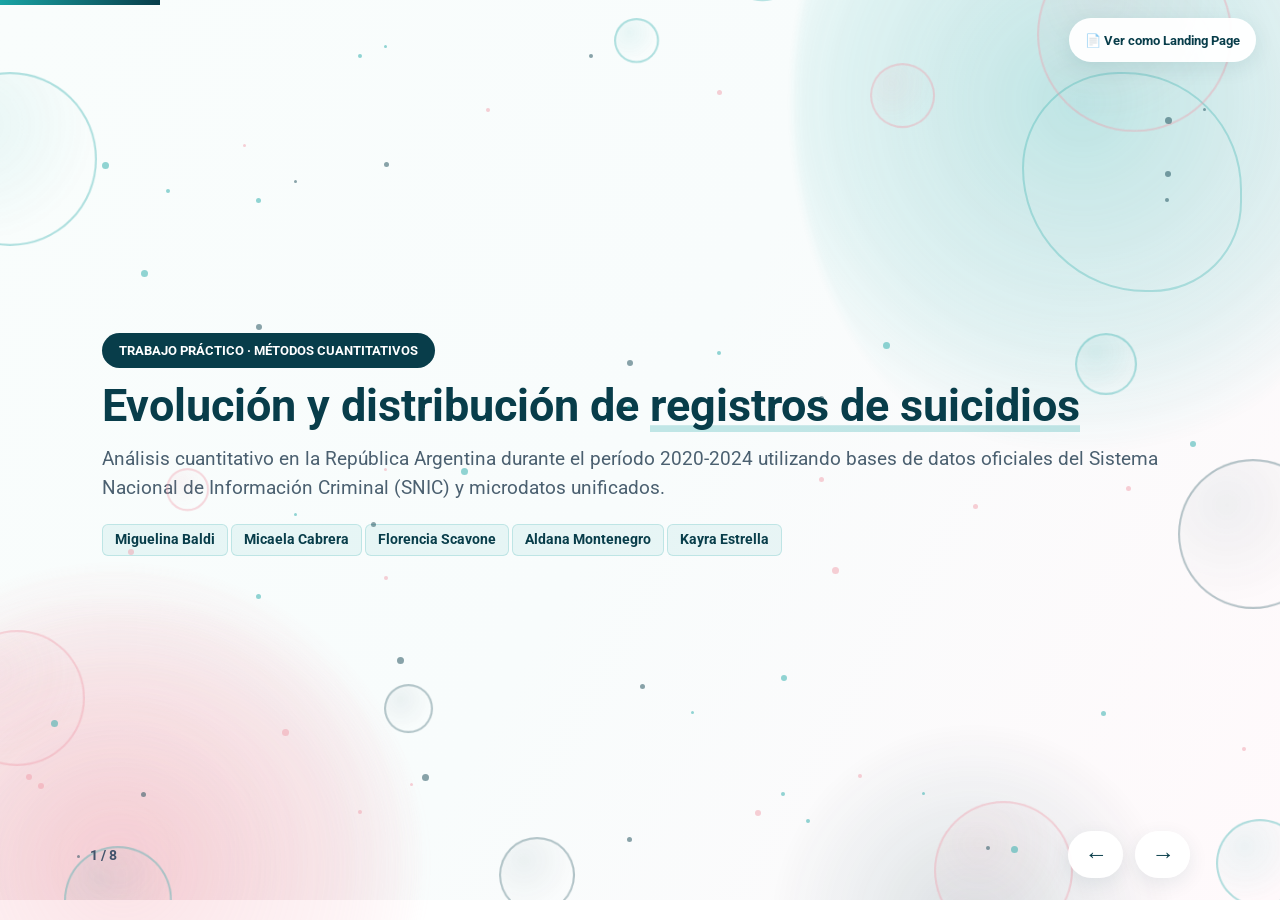
==== commit 77523242: "pequeño refactor html Removed unnecessary bullet points and updated span classes for consistency." ====
--- a/docs/index.html
+++ b/docs/index.html
@@ -1109,28 +1109,27 @@
 						class="btn-integrante"
 						>Miguelina Baldi</a
 					>
-					·
 					<a
 						href="https://github.com/cabrera30micaela"
 						target="_blank"
 						class="btn-integrante"
 						>Micaela Cabrera</a
 					>
-					·
+					
 					<a
 						href="https://github.com/scavonemf"
 						target="_blank"
 						class="btn-integrante"
 						>Florencia Scavone</a
 					>
-					·
+					
 					<a
 						href="https://github.com/AldanaMontenegro"
 						target="_blank"
 						class="btn-integrante"
 						>Aldana Montenegro</a
 					>
-					·
+					
 					<a
 						href="https://github.com/Kayraa2003"
 						target="_blank"
@@ -1142,7 +1141,7 @@
 
 			<!-- SLIDE 2: INTRODUCCIÓN Y PROBLEMA (Original sin tarjeta blanca) -->
 			<section class="slide" data-seccion="Introducción">
-				<span class="etiqueta salvia">Pregunta central y motivación</span>
+				<span class="etiqueta">Pregunta central y motivación</span>
 				<h2 class="ancho">
 					¿Cómo evolucionó la mortalidad por suicidio en Argentina (2020-2024),
 					qué franjas etarias concentran mayor vulnerabilidad y cómo se comporta
@@ -1216,7 +1215,7 @@
 
 			<!-- SLIDE 4: GRÁFICO 1 - EVOLUCIÓN TEMPORAL -->
 			<section class="slide" data-seccion="Gráfico 1: Temporal">
-				<span class="etiqueta salvia">Gráfico I</span>
+				<span class="etiqueta">Gráfico I</span>
 				<h2 class="ancho">Evolución temporal de la serie (2020-2024)</h2>
 				<div class="grafico-texto">
 					<div class="tarjeta grafico-grande">
@@ -1266,7 +1265,7 @@
 
 			<!-- SLIDE 6: GRÁFICO 3 - BRECHA DE GÉNERO -->
 			<section class="slide" data-seccion="Gráfico 3: Género">
-				<span class="etiqueta salvia">Gráfico III</span>
+				<span class="etiqueta">Gráfico III</span>
 				<h2 class="ancho">Evolución comparativa según género</h2>
 				<div class="grafico-texto">
 					<div class="tarjeta grafico-grande">
@@ -1316,7 +1315,7 @@
 
 			<!-- SLIDE 8: CONCLUSIÓN Y CIERRE -->
 			<section class="slide centrada" data-seccion="Conclusiones">
-				<span class="etiqueta salvia">Conclusiones</span>
+				<span class="etiqueta">Conclusiones</span>
 				<h2 class="ancho">Hallazgos y desafíos sanitarios</h2>
 				<p class="grande">
 					El estudio demuestra que la mortalidad por suicidio es una
--- a/docs/style.css
+++ b/docs/style.css
@@ -1,333 +1,865 @@
-/* ══ 1. VARIABLES Y PALETA (Fondo Blanco, Acentos Naranja y Verde Salvia) ══ */
 :root {
-  --fondo: #FFFFFF;
-  --superficie: #F8FAFC; /* Gris piedra muy suave para tarjetas sin bordes */
-  --texto: #1E293B;      /* Alta legibilidad accesible */
-  --titulo: #0F172A;
-  --tenue: #475569;
-  --naranja: #DD6B20;    /* Acento principal */
-  --naranja-fondo: rgba(221, 107, 32, 0.12);
-  --salvia: #319795;     /* Acento secundario (Verde/Salvia) */
-  --salvia-fondo: rgba(49, 151, 149, 0.12);
-  --borde: #E2E8F0;
-  --roboto: 'Roboto', -apple-system, BlinkMacSystemFont, "Segoe UI", sans-serif;
-}
-
-* { box-sizing: border-box; margin: 0; padding: 0; }
-
+	--navy: #083d4a;
+	--text: #4b6070;
+	--teal: #19a4a4;
+	--salvia: #159d9e;
+	--ease: cubic-bezier(0.16, 1, 0.3, 1);
+}
+
+* {
+	box-sizing: border-box;
+}
+
+html,
 body {
-  font-family: var(--roboto);
-  color: var(--texto);
-  background-color: var(--fondo);
-  line-height: 1.6;
-}
-
-/* ══ 2. BOTÓN FLOTANTE Y BARRA ══ */
+	margin: 0;
+	width: 100%;
+	max-width: 100%;
+	height: 100%;
+	overflow: hidden;
+	font-family: Roboto, Arial, sans-serif;
+	color: var(--navy);
+	background: #ffffff;
+}
+
+button {
+	font: inherit;
+}
+
+/* Fondo ambiental animado y orbes */
+body::before,
+body::after {
+	content: "";
+	position: fixed;
+	z-index: 0;
+	pointer-events: none;
+	border-radius: 45% 55% 60% 40%;
+	filter: blur(6px);
+	will-change: transform;
+	animation: flotarA 9s ease-in-out infinite alternate;
+}
+
+body::before {
+	width: 52vw;
+	height: 64vh;
+	top: -24vh;
+	right: -11vw;
+	background: radial-gradient(
+		ellipse,
+		rgba(25, 164, 164, 0.29),
+		rgba(25, 164, 164, 0.12) 54%,
+		transparent 75%
+	);
+}
+
+body::after {
+	width: 47vw;
+	height: 60vh;
+	left: -14vw;
+	bottom: -27vh;
+	background: radial-gradient(
+		ellipse,
+		rgba(241, 154, 168, 0.28),
+		rgba(241, 154, 168, 0.11) 53%,
+		transparent 75%
+	);
+	animation-name: flotarB;
+	animation-duration: 12s;
+}
+
+@keyframes flotarA {
+	from {
+		transform: translate(-35px, 0) rotate(-12deg) scale(0.94);
+	}
+	to {
+		transform: translate(75px, 105px) rotate(15deg) scale(1.14);
+	}
+}
+
+@keyframes flotarB {
+	from {
+		transform: translate(-25px, 55px) rotate(12deg) scale(1);
+	}
+	to {
+		transform: translate(85px, -70px) rotate(-20deg) scale(1.2);
+	}
+}
+
+/* ===== Fondo animado (igual que presentacion_tp_index) ===== */
+.ambient-bg {
+	position: fixed;
+	inset: 0;
+	overflow: hidden;
+	pointer-events: none;
+	z-index: 0;
+	background: linear-gradient(120deg, #f9fdfc, #f8fcfc 50%, #fff9fb);
+}
+
+.ambient-orb {
+	position: absolute;
+	border-radius: 50%;
+	filter: blur(5px);
+	will-change: transform;
+	opacity: 0.85;
+}
+
+.orb-one {
+	width: 45vw;
+	height: 60vw;
+	max-height: 780px;
+	top: -22vw;
+	right: -7vw;
+	background: radial-gradient(
+		circle,
+		rgba(24, 165, 164, 0.31) 0%,
+		rgba(24, 165, 164, 0.13) 51%,
+		transparent 74%
+	);
+	animation: orbTravelOne 6s ease-in-out infinite alternate;
+}
+
+.orb-two {
+	width: 48vw;
+	height: 45vw;
+	left: -15vw;
+	bottom: -19vw;
+	background: radial-gradient(
+		circle,
+		rgba(243, 154, 168, 0.33) 0%,
+		rgba(243, 154, 168, 0.13) 55%,
+		transparent 74%
+	);
+	animation: orbTravelTwo 7.5s ease-in-out infinite alternate;
+}
+
+/* Este orbe no existía en tu CSS */
+.orb-three {
+	width: 32vw;
+	height: 32vw;
+	right: 8vw;
+	bottom: -18vw;
+	background: radial-gradient(circle, rgba(8, 61, 74, 0.16), transparent 72%);
+	animation: orbTravelThree 8s linear infinite alternate;
+}
+
+.ambient-ring {
+	position: absolute;
+	right: 3vw;
+	top: 8vh;
+	width: 220px;
+	height: 220px;
+	border-radius: 45% 55% 42% 58%;
+	border: 2px solid rgba(24, 165, 164, 0.27);
+	animation: ringRotate 13s linear infinite;
+}
+
+@keyframes orbTravelOne {
+	0% {
+		transform: translate(-90px, -40px) scale(0.82);
+	}
+	100% {
+		transform: translate(120px, 140px) scale(1.15);
+	}
+}
+@keyframes orbTravelTwo {
+	0% {
+		transform: translate(-60px, 80px) scale(0.9);
+	}
+	100% {
+		transform: translate(145px, -115px) scale(1.2);
+	}
+}
+@keyframes orbTravelThree {
+	0% {
+		transform: translate(-70px, 20px);
+	}
+	100% {
+		transform: translate(90px, -110px);
+	}
+}
+@keyframes ringRotate {
+	from {
+		transform: rotate(0deg) translateX(0);
+	}
+	to {
+		transform: rotate(360deg) translateX(45px);
+	}
+}
+
+/* ===== Círculos y puntos flotantes ===== */
+.ambiente-particulas {
+	position: fixed;
+	inset: 0;
+	z-index: 0;
+	overflow: hidden;
+	pointer-events: none;
+	isolation: isolate;
+}
+
+.ambiente-particulas .orbita {
+	position: absolute;
+	border-radius: 50%;
+	border: 2px solid rgba(19, 150, 153, 0.2);
+	background: radial-gradient(
+		circle at 32% 28%,
+		rgba(255, 255, 255, 0.15),
+		rgba(27, 167, 166, 0.095) 60%,
+		rgba(16, 70, 82, 0.04)
+	);
+	animation: orbita-flota var(--dur) ease-in-out var(--delay) infinite alternate;
+	will-change: transform;
+	opacity: 0.78;
+}
+
+.ambiente-particulas .orbita.rosa {
+	border-color: rgba(237, 131, 163, 0.23);
+	background: radial-gradient(
+		circle at 30% 30%,
+		rgba(255, 255, 255, 0.14),
+		rgba(241, 154, 168, 0.14) 65%,
+		rgba(241, 154, 168, 0.03)
+	);
+}
+
+/* Esta variante faltaba */
+.ambiente-particulas .orbita.petroleo {
+	border-color: rgba(8, 61, 74, 0.15);
+	background: radial-gradient(circle, rgba(25, 91, 109, 0.08), transparent 76%);
+}
+
+.ambiente-particulas .punto {
+	position: absolute;
+	width: var(--size);
+	height: var(--size);
+	border-radius: 50%;
+	background: var(--tone);
+	opacity: 0.56;
+	box-shadow: 0 0 11px var(--glow);
+	animation: punto-flota var(--dur) ease-in-out var(--delay) infinite alternate;
+	will-change: transform, opacity;
+}
+
+@keyframes orbita-flota {
+	0% {
+		transform: translate3d(0, 0, 0) scale(0.9) rotate(0deg);
+	}
+	50% {
+		transform: translate3d(40px, -45px, 0) scale(1.06) rotate(7deg);
+	}
+	100% {
+		transform: translate3d(-35px, 40px, 0) scale(0.96) rotate(-10deg);
+	}
+}
+@keyframes punto-flota {
+	0% {
+		transform: translate3d(0, 0, 0);
+		opacity: 0.18;
+	}
+	40% {
+		opacity: 0.67;
+	}
+	100% {
+		transform: translate3d(var(--dx), var(--dy), 0);
+		opacity: 0.36;
+	}
+}
+
+/* ===== Círculos visibles por encima de las diapositivas ===== */
+.circulos-visibles {
+	position: fixed;
+	inset: 0;
+	pointer-events: none;
+	overflow: hidden;
+	z-index: 4;
+	isolation: isolate;
+}
+
+.circulos-visibles .anillo {
+	position: absolute;
+	display: block;
+	box-sizing: border-box;
+	border: 2px solid var(--borde);
+	border-radius: 50%;
+	background: radial-gradient(
+		circle at 32% 30%,
+		var(--relleno),
+		transparent 72%
+	);
+	opacity: 0.62;
+	animation: deriva-visible var(--tiempo) ease-in-out infinite alternate;
+	animation-delay: var(--retraso);
+	will-change: transform;
+}
+
+.circulos-visibles .motita {
+	position: absolute;
+	width: var(--tam);
+	height: var(--tam);
+	background: var(--color);
+	border-radius: 50%;
+	opacity: 0.47;
+	animation: motita-visible var(--tiempo) ease-in-out infinite alternate;
+	animation-delay: var(--retraso);
+	will-change: transform;
+}
+
+@keyframes deriva-visible {
+	0% {
+		transform: translate3d(-12px, 10px, 0) scale(0.93);
+	}
+	50% {
+		transform: translate3d(24px, -20px, 0) scale(1.08);
+	}
+	100% {
+		transform: translate3d(-19px, 32px, 0) scale(0.97);
+	}
+}
+@keyframes motita-visible {
+	0% {
+		transform: translate3d(0, 0, 0);
+		opacity: 0.27;
+	}
+	50% {
+		opacity: 0.65;
+	}
+	100% {
+		transform: translate3d(24px, -36px, 0);
+		opacity: 0.32;
+	}
+}
+
+/* Contenedor de la presentación con FLEXBOX */
+.escenario {
+	position: relative;
+	z-index: 1;
+	width: 100%;
+	height: 100dvh;
+	display: flex;
+	flex-direction: column;
+}
+
+.slide {
+	position: absolute;
+	inset: 0;
+	display: flex;
+	flex-direction: column;
+	justify-content: center;
+	gap: clamp(10px, 1.5vh, 18px);
+	padding: clamp(35px, 5vh, 55px) clamp(34px, 8vw, 115px) clamp(45px, 6vh, 65px);
+	opacity: 0;
+	pointer-events: none;
+	transform: translateY(20px);
+	transition:
+		opacity 0.62s var(--ease),
+		transform 0.62s var(--ease);
+	overflow: hidden;
+	min-width: 0;
+}
+
+.slide.activa {
+	opacity: 1;
+	transform: none;
+	pointer-events: auto;
+}
+
+.slide > * {
+	flex-shrink: 0;
+	min-width: 0;
+}
+
+/* Animación escalonada para los ítems de metodología */
+.slide .item-metodo-animado {
+	opacity: 0;
+	transform: translateY(20px);
+	transition:
+		opacity 0.5s var(--ease),
+		transform 0.5s var(--ease);
+	transition-delay: calc(var(--i) * 0.12s);
+}
+
+.slide.activa .item-metodo-animado {
+	opacity: 1;
+	transform: translateY(0);
+}
+
+h1,
+h2,
+h3,
+p {
+	margin: 0;
+}
+
+h1 {
+	font-size: clamp(36px, 3.5vw, 52px);
+	line-height: 1.12;
+	max-width: 1050px;
+}
+
+h2 {
+	font-size: clamp(24px, 2.3vw, 36px);
+	line-height: 1.15;
+}
+
+p {
+	color: var(--text);
+	font-size: clamp(16px, 1.3vw, 19px);
+	line-height: 1.58;
+}
+
+.grande {
+	font-size: clamp(17px, 1.48vw, 21px);
+	line-height: 1.53;
+	max-width: 1080px;
+}
+
+strong {
+	color: var(--navy);
+	font-weight: 700;
+}
+
+.hl {
+	box-shadow: inset 0 -0.15em rgba(25, 164, 164, 0.25);
+}
+
+.etiqueta {
+	align-self: flex-start;
+	background: var(--navy);
+	color: white;
+	border-radius: 99px;
+	font-size: 13px;
+	font-weight: 700;
+	padding: 10px 17px;
+	text-transform: uppercase;
+}
+
+.etiqueta.salvia {
+	background: var(--salvia);
+}
+
+.integrantes {
+	margin-top: 6px !important;
+	color: #596979;
+	font-size: 14px;
+	line-height: 1.7;
+}
+
+/* Estilo para los botones de las integrantes */
+.btn-integrante {
+	color: var(--navy);
+	text-decoration: none;
+	font-weight: 700;
+	padding: 3px 12px;
+	border-radius: 6px;
+	background: rgba(25, 164, 164, 0.08);
+	border: 1px solid rgba(25, 164, 164, 0.2);
+	transition: all 0.25s ease;
+	display: inline-block;
+	margin: 2px 0;
+}
+
+.btn-integrante:hover {
+	background: var(--teal);
+	color: #ffffff;
+	transform: translateY(-2px);
+	box-shadow: 0 4px 12px rgba(25, 164, 164, 0.3);
+}
+
+.portada {
+	align-items: flex-start;
+}
+
+.tarjeta {
+	border: 1px solid rgba(25, 164, 164, 0.15);
+	border-radius: 19px;
+	background: rgba(255, 255, 255, 0.95);
+	padding: clamp(12px, 1.5vw, 20px);
+	box-shadow: 0 10px 32px rgba(8, 61, 74, 0.08);
+}
+
+/* Metodología con Flexbox */
+.metodologia-sin-caja {
+	display: flex;
+	flex-direction: column;
+	gap: 10px;
+}
+
+.item-metodo {
+	display: flex;
+	flex-direction: row;
+	align-items: center;
+	gap: 16px;
+	padding: 12px 0;
+	border-bottom: 1px solid rgba(8, 61, 74, 0.09);
+	max-width: 1080px;
+}
+
+.num {
+	flex: 0 0 45px;
+	font-size: 21px;
+	color: var(--teal);
+	font-weight: 900;
+}
+
+code {
+	background: #edf1f2;
+	color: var(--navy);
+	border-radius: 4px;
+	padding: 2px 5px;
+}
+
+/* Layout FLEX con ALIGN-ITEMS: FLEX-START */
+/* Proporción exacta: 60% para el gráfico (izq) y 40% para el texto (der) */
+.grafico-texto {
+	display: flex;
+	flex-direction: row;
+	align-items: stretch;
+	gap: 24px;
+	width: 100%;
+	min-width: 0;
+}
+
+.grafico-grande {
+	flex: 0 0 60%;
+	max-width: 60%;
+	min-width: 0;
+	padding: 12px;
+	display: flex;
+	flex-direction: column;
+	align-items: stretch;
+	justify-content: center;
+	background: rgba(255, 255, 255, 0.98);
+	border: 1px solid #d5e6e6;
+	border-radius: 20px;
+	box-shadow: 0 12px 28px rgba(8, 61, 74, 0.1);
+}
+
+.texto-analisis {
+	flex: 0 0 40%;
+	max-width: 40%;
+	min-width: 0;
+	display: flex;
+	flex-direction: column;
+	justify-content: center;
+}
+
+.centrada {
+	display: flex;
+	flex-direction: column;
+	align-items: center;
+	text-align: center;
+}
+
+.centrada .etiqueta {
+	align-self: center;
+}
+
+.centrada p {
+	max-width: 1000px;
+}
+
+.animated-chart {
+	padding: 12px;
+	background: rgba(255, 255, 255, 0.99);
+	border-radius: 12px;
+	position: relative;
+}
+
+.animated-chart svg {
+	display: block;
+	width: 100%;
+	height: 100%;
+	overflow: visible;
+}
+
+.animated-chart text {
+	font-family: Roboto, Arial, sans-serif;
+	fill: var(--navy);
+}
+
+.animated-chart .axis {
+	stroke: #91a5ac;
+	stroke-width: 1.2;
+}
+
+.animated-chart .gridline {
+	stroke: #cbd7d9;
+	stroke-width: 1;
+	stroke-dasharray: 4 4;
+}
+
+.animated-chart .axis-label {
+	font-size: 12px;
+	font-weight: 700;
+}
+
+.animated-chart .tick {
+	font-size: 11px;
+}
+
+.animated-chart .point-label {
+	font-size: 12px;
+	font-weight: 700;
+}
+
+.animated-chart .anim-path {
+	stroke-dasharray: var(--length);
+	stroke-dashoffset: var(--length);
+}
+
+.slide.activa .animated-chart.is-running .anim-path {
+	animation: draw-path 2.5s ease-in-out forwards;
+}
+
+@keyframes draw-path {
+	to {
+		stroke-dashoffset: 0;
+	}
+}
+
+.animated-chart .anim-dot,
+.animated-chart .anim-value {
+	opacity: 0;
+}
+
+.slide.activa .animated-chart.is-running .anim-dot,
+.slide.activa .animated-chart.is-running .anim-value {
+	animation: fade-dots 0.22s ease-out var(--time) forwards;
+}
+
+@keyframes fade-dots {
+	to {
+		opacity: 1;
+	}
+}
+
+.animated-chart .rise-bar {
+	transform: scaleY(0);
+	transform-origin: center bottom;
+}
+
+.animated-chart .grow-horizontal {
+	transform: scaleX(0);
+	transform-origin: left center;
+}
+
+.slide.activa .animated-chart.is-running .rise-bar {
+	animation: rise-bar 0.65s cubic-bezier(0.17, 0.72, 0.22, 1) var(--time)
+		forwards;
+}
+
+.slide.activa .animated-chart.is-running .grow-horizontal {
+	animation: grow-h 0.65s cubic-bezier(0.17, 0.72, 0.22, 1) var(--time) forwards;
+}
+
+@keyframes grow-h {
+	to {
+		transform: scaleX(1);
+	}
+}
+
+@keyframes rise-bar {
+	to {
+		transform: scaleY(1);
+	}
+}
+
+/* Controles de navegación y Botón Landing con HOVER avanzado */
+.barra {
+	position: fixed;
+	top: 0;
+	left: 0;
+	height: 5px;
+	width: 12.5%;
+	background: linear-gradient(90deg, #19a4a4, #083d4a);
+	z-index: 20;
+	transition: width 0.5s;
+}
+
+.pie {
+	position: fixed;
+	bottom: 14px;
+	left: 7%;
+	right: 7%;
+	z-index: 20;
+	display: flex;
+	justify-content: space-between;
+	align-items: center;
+	gap: 12px;
+	padding: 8px 0;
+}
+
+.contador {
+	font-size: 14px;
+	font-weight: 700;
+	color: #42536b;
+}
+
+.controles {
+	display: flex;
+	gap: 12px;
+}
+
+.controles button,
 .btn-modo {
-  position: fixed;
-  top: 20px;
-  right: 20px;
-  z-index: 1000;
-  background: var(--superficie);
-  color: var(--titulo);
-  border: none;
-  padding: 12px 24px;
-  border-radius: 999px;
-  font-family: var(--roboto);
-  font-size: 16px;
-  font-weight: 600;
-  cursor: pointer;
-  transition: all 0.2s ease;
-  box-shadow: 0 4px 16px rgba(0, 0, 0, 0.06);
-}
-
+	border: 0;
+	border-radius: 100px;
+	background: rgba(255, 255, 255, 0.96);
+	padding: 10px 16px;
+	color: var(--navy);
+	box-shadow: 0 6px 20px rgba(8, 61, 74, 0.09);
+	cursor: pointer;
+	min-width: 44px;
+	min-height: 44px;
+	transition: all 0.25s var(--ease);
+}
+
+.controles button {
+	font-size: 23px;
+}
+
+/* Efecto HOVER en botones y flechas */
+.controles button:hover,
 .btn-modo:hover {
-  background: var(--naranja);
-  color: #FFFFFF;
-}
-
-.barra {
-  position: fixed;
-  top: 0;
-  left: 0;
-  height: 4px;
-  background: var(--naranja);
-  z-index: 999;
-  transition: width 0.3s ease;
-}
-
-/* ══ 3. TIPOGRAFÍA Y ELEMENTOS COMUNES ══ */
-h1, h2, h3 {
-  font-family: var(--roboto);
-  color: var(--titulo);
-  line-height: 1.15;
-}
-
-h1 { font-size: 64px; font-weight: 900; letter-spacing: -1.3px; }
-h2 { font-size: 44px; font-weight: 700; letter-spacing: -0.4px; max-width: 720px; }
-h2.ancho { max-width: none; }
-h3 { font-size: 24px; font-weight: 700; color: var(--titulo); }
-
-p { color: var(--tenue); font-size: 20px; font-weight: 400; }
-p.grande { font-size: 25px; color: var(--titulo); font-weight: 400; }
-strong { color: var(--titulo); font-weight: 700; }
-
-.hl {
-  background: linear-gradient(transparent 60%, var(--naranja-fondo) 60%, var(--naranja-fondo) 92%, transparent 92%);
-  padding: 0 2px;
-  color: var(--titulo);
-}
-
-.etiqueta {
-  display: inline-block;
-  align-self: flex-start;
-  background: var(--naranja);
-  color: #FFFFFF;
-  font-weight: 700;
-  font-size: 18px;
-  letter-spacing: 1.4px;
-  text-transform: uppercase;
-  padding: 10px 20px;
-  border-radius: 999px;
-}
-
-.etiqueta.salvia {
-  background: var(--salvia);
-  color: #FFFFFF;
-}
-
-code {
-  background: #F1F5F9;
-  padding: 3px 7px;
-  border-radius: 4px;
-  font-family: monospace;
-  font-size: 18px;
-  color: #1E293B;
-}
-
-/* Grillas y Tarjetas (Sin bordes, con sombra sutil) */
-.fila { display: grid; gap: 32px; align-items: center; }
-.dos { grid-template-columns: 1.2fr 1fr; }
-
-.tarjeta {
-  background: var(--superficie);
-  border: none;
-  border-radius: 16px;
-  padding: 28px;
-  box-shadow: 0 10px 25px -5px rgba(0, 0, 0, 0.04);
-}
-
-/* ESTILO DE LA TARJETA METODOLÓGICA VERTICAL */
-.tarjeta.tarjeta-metodologia {
-  display: flex;
-  flex-direction: column;
-  gap: 20px;
-  padding: 30px 36px;
-}
-
-.item-metodo {
-  display: flex;
-  align-items: flex-start;
-  gap: 20px;
-  padding-bottom: 18px;
-  border-bottom: 1px solid var(--borde);
-}
-
-.item-metodo:last-child {
-  border-bottom: none;
-  padding-bottom: 0;
-}
-
-.item-metodo .num {
-  font-size: 28px;
-  font-weight: 900;
-  color: var(--naranja);
-  line-height: 1;
-}
-
-/* GRILLA ESPECIAL: Gráfico Gigante a la Izquierda, Texto a la Derecha */
-.fila.grafico-texto {
-  grid-template-columns: 1.8fr 1fr;
-  gap: 36px;
-  align-items: center;
-}
-
-.tarjeta.grafico-grande {
-  background: var(--superficie);
-  border: none;
-  border-radius: 20px;
-  padding: 20px;
-  box-shadow: 0 12px 30px -6px rgba(0, 0, 0, 0.05);
-}
-
-.tarjeta.grafico-grande img {
-  width: 100%;
-  height: auto;
-  display: block;
-  border-radius: 12px;
-}
-
-.texto-analisis {
-  font-size: 20px;
-}
-
-/* Animación y pasos interactivos */
-.paso {
-  opacity: 0;
-  transform: translateY(14px);
-  transition: opacity 0.45s ease, transform 0.45s ease;
-}
-
-.paso.visto, .ver-todo .paso {
-  opacity: 1;
-  transform: none;
-}
-
-/* ══ 4. MODO SLIDES (Diapositivas Pantalla Completa) ══ */
-body.modo-slides { height: 100vh; overflow: hidden; }
-
-body.modo-slides .escenario {
-  position: absolute;
-  left: 50%;
-  top: 50%;
-  width: 1500px;
-  height: 850px;
-  transform: translate(-50%, -50%) scale(var(--escala, 1));
-}
-
-body.modo-slides .slide {
-  position: absolute;
-  inset: 0;
-  padding: 0px;
-  display: flex;
-  flex-direction: column;
-  justify-content: center;
-  gap: 24px;
-  opacity: 0;
-  visibility: hidden;
-  transition: opacity 0.4s ease, visibility 0.4s ease;
-  overflow-y: auto;
-}
-
-body.modo-slides .slide.activa {
-  opacity: 1;
-  visibility: visible;
-}
-
-body.modo-slides .slide.activa > * {
-  animation: subir 0.5s ease both;
-}
-
-@keyframes subir {
-  from { opacity: 0; transform: translateY(16px); }
-  to { opacity: 1; transform: none; }
-}
-
-body.modo-slides .slide.centrada {
-  align-items: center;
-  text-align: center;
-}
-
-body.modo-slides .slide.centrada .etiqueta { align-self: center; }
-body.modo-slides .slide.centrada p { margin: 0 auto; }
-
-/* Controles inferiores */
-.pie {
-  position: fixed;
-  bottom: 0;
-  left: 0;
-  right: 0;
-  z-index: 100;
-  display: flex;
-  align-items: center;
-  justify-content: space-between;
-  padding: 0 90px 20px;
-  pointer-events: none;
-}
-
-.pie .controles { display: flex; gap: 10px; pointer-events: auto; }
-
-.pie button {
-  width: 48px;
-  height: 48px;
-  border-radius: 50%;
-  cursor: pointer;
-  background: var(--superficie);
-  border: none;
-  font-size: 22px;
-  color: var(--titulo);
-  display: grid;
-  place-items: center;
-  transition: background 0.2s ease;
-  box-shadow: 0 4px 12px rgba(0,0,0,0.05);
-}
-
-.pie button:hover {
-  background: var(--naranja);
-  color: #FFFFFF;
-}
-
-.contador { font-size: 16px; font-weight: 600; color: var(--tenue); }
-.portada { padding-right: max(16px, 500px); }
-
-/* ══ 5. MODO LANDING PAGE (Scroll Continuo por Secciones) ══ */
+	background: var(--navy);
+	color: #ffffff;
+	transform: translateY(-3px);
+	box-shadow: 0 10px 25px rgba(8, 61, 74, 0.2);
+}
+
+.btn-modo {
+	position: fixed;
+	z-index: 22;
+	top: 18px;
+	right: 24px;
+	font-size: 13px;
+	font-weight: 700;
+}
+
+/* Modo landing page */
 body.modo-landing {
-  height: auto;
-  min-height: 100vh;
-  overflow-y: auto;
-  overflow-x: hidden;
+	overflow: auto;
 }
 
 body.modo-landing .escenario {
-  position: static;
-  transform: none;
-  width: 100%;
-  height: auto;
-  display: block;
+	height: auto;
 }
 
 body.modo-landing .slide {
-  position: relative;
-  inset: auto;
-  width: 100%;
-  min-height: 100vh;
-  padding: 100px 120px;
-  display: flex;
-  flex-direction: column;
-  justify-content: center;
-  gap: 32px;
-  opacity: 1;
-  visibility: visible;
-  border-bottom: 1px solid var(--borde);
-  background: var(--fondo);
-  box-shadow: none;
-  border-radius: 0;
-}
-
-body.modo-landing .slide:nth-child(even) { background-color: var(--superficie); }
-body.modo-landing .slide.centrada { align-items: center; text-align: center; }
-body.modo-landing .slide.centrada .etiqueta { align-self: center; }
-body.modo-landing .slide.centrada p { margin: 0 auto; }
-body.modo-landing .pie, body.modo-landing .barra { display: none; }
-body.modo-landing .paso { opacity: 1; transform: none; }
-
-/* Responsivo móvil */
-@media (max-width: 850px) {
-  body { overflow-y: auto; }
-  body.modo-slides { height: auto; min-height: 100vh; overflow-y: auto; }
-  body.modo-slides .escenario { position: static; transform: none; width: 100%; height: auto; display: block; }
-  body.modo-slides .slide { position: relative; inset: auto; opacity: 1; visibility: visible; padding: 56px 24px; min-height: auto; height: auto; gap: 24px; overflow: visible; }
-  .slide { position: relative; inset: auto; opacity: 1; visibility: visible; padding: 56px 24px; min-height: auto; gap: 24px; }
-  .fila, .dos, .fila.grafico-texto { grid-template-columns: 1fr; }
-  h1 { font-size: 42px; }
-  h2 { font-size: 34px; }
-  h3 { font-size: 21px; }
-  p { font-size: 18px; }
-  p.grande { font-size: 21px; }
-  .etiqueta { font-size: 14px; padding: 8px 14px; }
-  .tarjeta { padding: 22px; }
-  .tarjeta.tarjeta-metodologia { padding: 24px; }
-  .tarjeta.grafico-grande { padding: 14px; }
-  .portada { padding-right: 24px; }
-  .pie { padding: 0 24px 16px; }
-}
+	position: relative;
+	opacity: 1;
+	transform: none;
+	pointer-events: auto;
+	min-height: 95vh;
+	height: auto;
+	overflow: visible;
+}
+
+body.modo-landing .pie {
+	display: none;
+}
+
+body.modo-landing .item-metodo-animado {
+	opacity: 1 !important;
+	transform: none !important;
+	transition: none !important;
+}
+
+body.modo-landing .animated-chart .anim-path {
+	stroke-dashoffset: 0 !important;
+	transition: none !important;
+	animation: none !important;
+}
+
+body.modo-landing .animated-chart .anim-dot,
+body.modo-landing .animated-chart .anim-value {
+	opacity: 1 !important;
+	animation: none !important;
+}
+
+body.modo-landing .animated-chart .rise-bar {
+	transform: scaleY(1) !important;
+	animation: none !important;
+}
+
+body.modo-landing .animated-chart .grow-horizontal {
+	transform: scaleX(1) !important;
+	animation: none !important;
+}
+
+/* ===== Responsive: iPad y celular (apila en columna) ===== */
+@media (max-width: 1024px) {
+	/* El gráfico y el texto pasan de fila a columna */
+	.grafico-texto {
+		flex-direction: column;
+		gap: 16px;
+	}
+
+	.grafico-grande,
+	.texto-analisis {
+		flex: 0 0 auto;
+		width: 100%;
+		max-width: 100%;
+	}
+
+	/* Como ahora el contenido es más alto, la diapositiva permite scroll vertical */
+	.slide {
+		justify-content: flex-start;
+		overflow-y: auto;
+		overflow-x: hidden;
+		padding: 68px 28px 80px;
+		-webkit-overflow-scrolling: touch;
+	}
+
+	/* Evita que el borde inferior quede pegado a los botones de navegación */
+	.slide::after {
+		content: "";
+		flex: 0 0 24px;
+	}
+
+	.pie {
+		left: 24px;
+		right: 24px;
+	}
+}
+
+/* Celular */
+@media (max-width: 600px) {
+	.slide {
+		padding: 64px 20px 80px;
+	}
+
+	.grafico-grande {
+		padding: 6px;
+	}
+
+	.btn-modo {
+		top: 12px;
+		right: 12px;
+		font-size: 12px;
+		padding: 8px 12px;
+	}
+
+	.item-metodo {
+		gap: 10px;
+	}
+
+	.num {
+		flex-basis: 34px;
+		font-size: 18px;
+	}
+}
+
+/* En modo landing no hace falta el scroll interno de cada slide */
+@media (max-width: 1024px) {
+	body.modo-landing .slide {
+		overflow: visible;
+		min-height: auto;
+		padding-top: 70px;
+		padding-bottom: 50px;
+	}
+
+	body.modo-landing .slide::after {
+		display: none;
+	}
+}
+
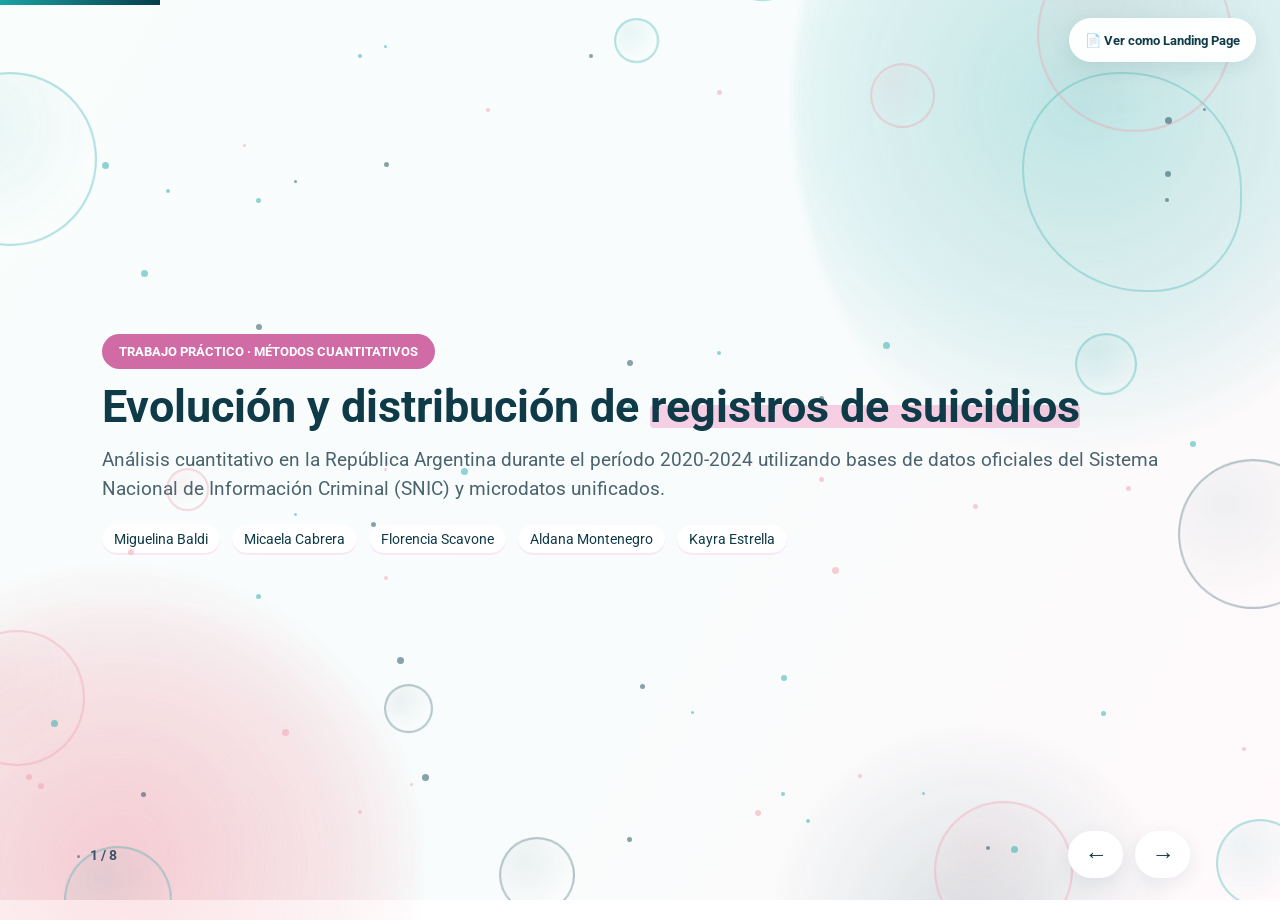
==== commit d1b7d620: "Cambios en presentacion web" ====
--- a/docs/index.html
+++ b/docs/index.html
@@ -1166,37 +1166,32 @@
 			<!-- SLIDE 3: METODOLOGÍA Y PROCESAMIENTO -->
 			<section class="slide" data-seccion="Metodología">
 				<span class="etiqueta">Datos y Herramientas</span>
-				<h2 class="ancho">Procesamiento íntegro en Python y Colab</h2>
+				<h2 class="ancho">Procesamiento de datos y unificación</h2>
 				<div class="metodologia-sin-caja">
 					<div class="item-metodo item-metodo-animado" style="--i: 1">
 						<div class="num">01</div>
 						<div>
-							<h3>Fuentes Oficiales</h3>
+							<h3>Carga de bases y limpieza</h3>
 							<p>
-								Cruce riguroso entre <code>snic-provincias.csv</code> y la base
-								de microdatos individuales (2020-2024) mediante
-								<code>pd.merge()</code>.
+								Carga de las bases de datos, filtrado exclusivo para centrarnos en los suicidios y auditoría de valores nulos (confirmando que correspondían a otros delitos).
 							</p>
 						</div>
 					</div>
 					<div class="item-metodo item-metodo-animado" style="--i: 2">
 						<div class="num">02</div>
 						<div>
-							<h3>Limpieza</h3>
+							<h3>Base máster</h3>
 							<p>
-								Auditoría de valores nulos, confirmando que las celdas vacías
-								correspondían a otros delitos, y estandarización categórica de
-								edades.
+								Cruce riguroso entre la base provincial y la base de microdatos individuales mediante <code>pd.merge()</code>.
 							</p>
 						</div>
 					</div>
 					<div class="item-metodo item-metodo-animado" style="--i: 3">
 						<div class="num">03</div>
 						<div>
-							<h3>Transformaciones y resumen estadístico</h3>
+							<h3>Resúmenes estadísticos</h3>
 							<p>
-								Agregaciones lógicas con <code>groupby()</code> para evaluar
-								evolución anual, distribución etaria y ratios de género.
+								Agrupaciones lógicas con <code>groupby()</code> para calcular la evolución anual y las diferencias por edad y sexo.
 							</p>
 						</div>
 					</div>
@@ -1205,8 +1200,7 @@
 						<div>
 							<h3>Visualización e interpretación</h3>
 							<p>
-								Gráficos comparativos y análisis de los resultados obtenidos,
-								considerando las limitaciones de los datos.
+								Generación de los gráficos comparativos y análisis de los resultados para la presentación de los hallazgos.
 							</p>
 						</div>
 					</div>
@@ -1291,7 +1285,7 @@
 			<!-- SLIDE 7: GRÁFICO 4 - RIESGO PROVINCIAL -->
 			<section class="slide" data-seccion="Gráfico 4: Provincias">
 				<span class="etiqueta">Gráfico IV</span>
-				<h2 class="ancho">Riesgo relativo por jurisdicción (Tasas)</h2>
+				<h2 class="ancho">Tasa promedio de suicidio por provincia (2020-2024)</h2>
 				<div class="grafico-texto">
 					<div class="tarjeta grafico-grande">
 						<div
@@ -1306,7 +1300,7 @@
 							Buenos Aires concentra el mayor volumen absoluto de casos
 							(>5.700), pero al ajustar por población su tasa es intermedia. En
 							contraste, provincias como
-							<strong>Entre Ríos, Catamarca, La Rioja y Salta</strong> presentan
+							<strong>Entre Ríos, San Luis, Salta y La Rioja </strong> presentan
 							las tasas más altas cada 100.000 habitantes.
 						</p>
 					</div>
--- a/docs/style.css
+++ b/docs/style.css
@@ -1,9 +1,24 @@
 :root {
-	--navy: #083d4a;
-	--text: #4b6070;
-	--teal: #19a4a4;
-	--salvia: #159d9e;
-	--ease: cubic-bezier(0.16, 1, 0.3, 1);
+
+  /* Colores Principales de Marca / Estructura */
+  --navy: #0F3A47;            /* Verde Petróleo profundo (Títulos, texto principal, botones primarios) */
+  --text: #4A636E;            /* Gris azulado medio (Párrafos y textos secundarios) */
+  --teal: #148A8A;            /* Verde Agua / Teal (Acentos principales y cifras) */
+  --salvia: #D16BA5;          /* Rosa Salvia / Maquillaje (Etiquetas y resaltados) */
+  
+  /* Fondos y Superficies */
+  --bg-main: #F7FAF9;         /* Fondo general ultra suave */
+  --bg-card: rgba(255, 255, 255, 0.96); /* Fondo de tarjetas */
+  --borde: #D8E5E5;           /* Bordes suaves */
+
+  /* Degradados para Gráficos */
+  --grad-bar-start: #0A323D;  /* Base oscura para barras */
+  --grad-bar-end: #20B2AA;    /* Cima clara para barras */
+
+  --grad-prov-start: #8C2D6B; /* Base rosada oscura */
+  --grad-prov-end: #F4A6D7;  /* Punta rosada clara */
+  
+  --ease: cubic-bezier(0.16, 1, 0.3, 1);
 }
 
 * {
@@ -392,7 +407,6 @@
 h1 {
 	font-size: clamp(36px, 3.5vw, 52px);
 	line-height: 1.12;
-	max-width: 1050px;
 }
 
 h2 {
@@ -417,15 +431,37 @@
 	font-weight: 700;
 }
 
+/* Animación del subrayado fluido en textos destacados (.hl) - Más lenta y suave */
 .hl {
-	box-shadow: inset 0 -0.15em rgba(25, 164, 164, 0.25);
+  background: none !important;
+  position: relative;
+  display: inline-block;
+  color: var(--navy);
+}
+
+.hl::after {
+  content: "";
+  position: absolute;
+  left: 0;
+  bottom: 0.1em;
+  width: 0%;
+  height: 45%;
+  background-color: rgba(236, 72, 153, 0.25); /* Color rosa suave */
+  z-index: -1;
+  border-radius: 4px;
+  /* CAMBIO: Aumentamos de 0.6s a 1.2s para que sea más lenta y pausada */
+  transition: width 1.2s cubic-bezier(0.16, 1, 0.3, 1) 0.4s;
+}
+
+.slide.activa .hl::after {
+  width: 100%;
 }
 
 .etiqueta {
 	align-self: flex-start;
-	background: var(--navy);
+	background: var(--salvia);
 	color: white;
-	border-radius: 99px;
+	border-radius: 200px;
 	font-size: 13px;
 	font-weight: 700;
 	padding: 10px 17px;
@@ -441,17 +477,18 @@
 	color: #596979;
 	font-size: 14px;
 	line-height: 1.7;
+	gap: 12px;
+	display: flex;
 }
 
 /* Estilo para los botones de las integrantes */
 .btn-integrante {
+	background: #ffffff;
 	color: var(--navy);
+box-shadow: inset 0 -0.15em rgba(231, 159, 229, 0.25);
 	text-decoration: none;
-	font-weight: 700;
 	padding: 3px 12px;
-	border-radius: 6px;
-	background: rgba(25, 164, 164, 0.08);
-	border: 1px solid rgba(25, 164, 164, 0.2);
+	border-radius: 99px;
 	transition: all 0.25s ease;
 	display: inline-block;
 	margin: 2px 0;
@@ -501,7 +538,7 @@
 }
 
 code {
-	background: #edf1f2;
+	background: #e3beda;
 	color: var(--navy);
 	border-radius: 4px;
 	padding: 2px 5px;
@@ -598,7 +635,7 @@
 
 .animated-chart .point-label {
 	font-size: 12px;
-	font-weight: 700;
+	font-weight: 700 !important;
 }
 
 .animated-chart .anim-path {
@@ -610,6 +647,7 @@
 	animation: draw-path 2.5s ease-in-out forwards;
 }
 
+
 @keyframes draw-path {
 	to {
 		stroke-dashoffset: 0;
@@ -648,7 +686,8 @@
 }
 
 .slide.activa .animated-chart.is-running .grow-horizontal {
-	animation: grow-h 0.65s cubic-bezier(0.17, 0.72, 0.22, 1) var(--time) forwards;
+  /* Cambiamos 0.65s por 1.4s para que la barra tarde más en estirarse */
+  animation: grow-h 1.4s cubic-bezier(0.17, 0.72, 0.22, 1) var(--time) forwards;
 }
 
 @keyframes grow-h {
@@ -702,7 +741,7 @@
 .controles button,
 .btn-modo {
 	border: 0;
-	border-radius: 100px;
+	border-radius: 200px;
 	background: rgba(255, 255, 255, 0.96);
 	padding: 10px 16px;
 	color: var(--navy);
@@ -863,3 +902,5 @@
 	}
 }
 
+
+
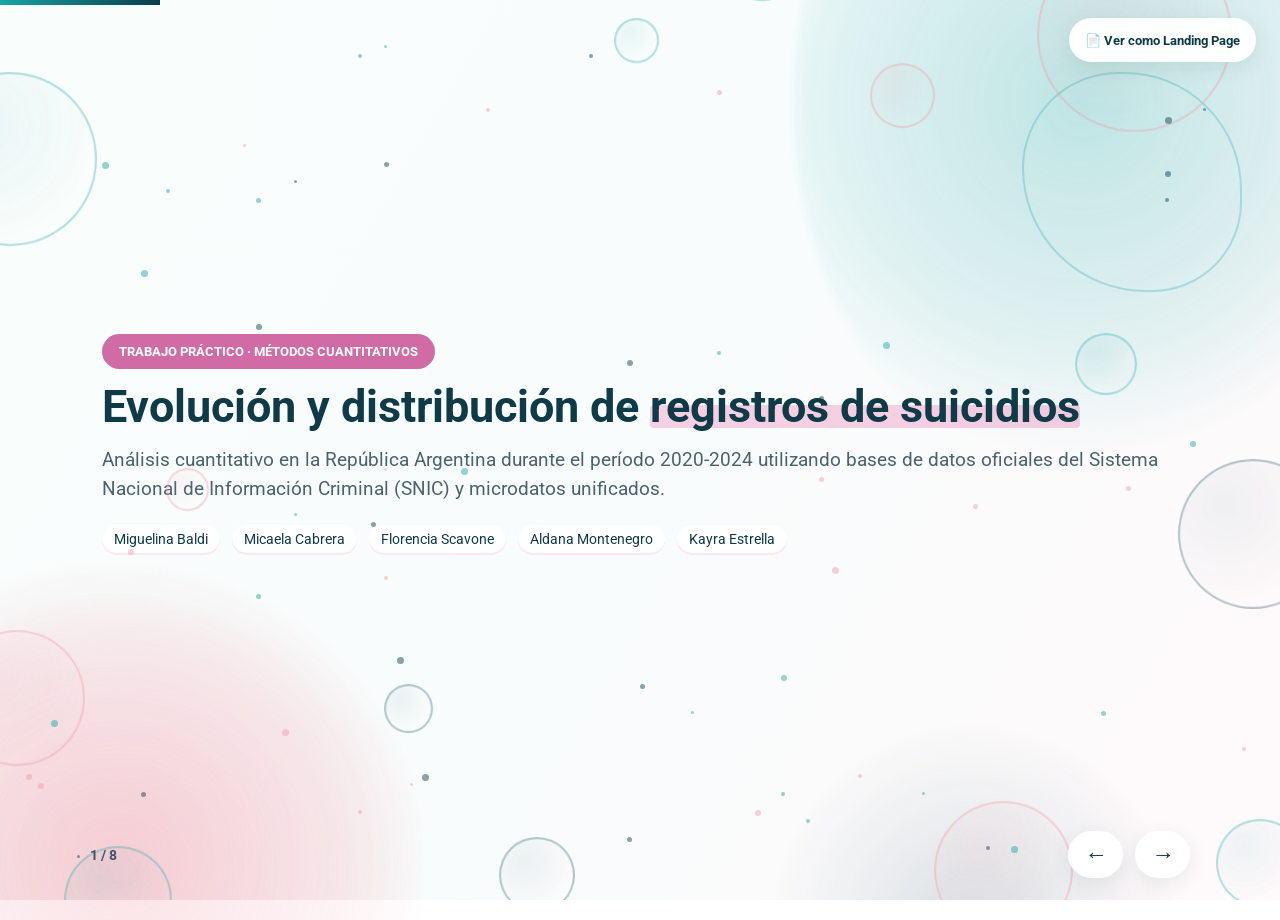
==== commit 590b696b: "Enhance data loading description in index.html Updated the description of data loading and cleaning " ====
--- a/docs/index.html
+++ b/docs/index.html
@@ -1173,7 +1173,7 @@
 						<div>
 							<h3>Carga de bases y limpieza</h3>
 							<p>
-								Carga de las bases de datos, filtrado exclusivo para centrarnos en los suicidios y auditoría de valores nulos (confirmando que correspondían a otros delitos).
+								Carga de las bases de datos, filtrado exclusivo para centrarnos en los suicidios, auditoría de valores nulos y ordenamiento cronológico de edades usando <code>pd.Categorical()</code>.
 							</p>
 						</div>
 					</div>
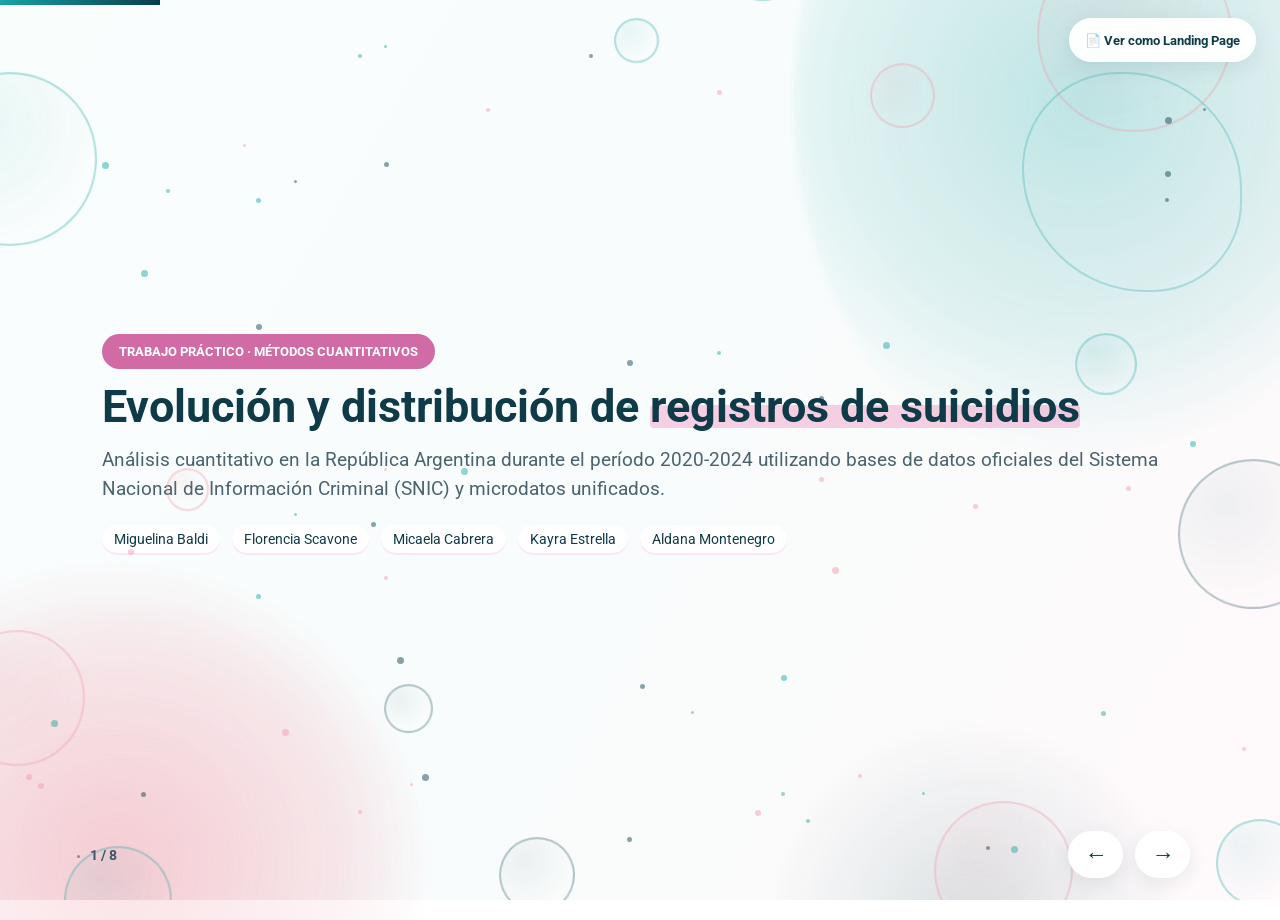
==== commit 763aed29: "Update GitHub link" ====
--- a/docs/index.html
+++ b/docs/index.html
@@ -1109,6 +1109,12 @@
 						class="btn-integrante"
 						>Miguelina Baldi</a
 					>
+						<a
+						href="https://github.com/scavonemf"
+						target="_blank"
+						class="btn-integrante"
+						>Florencia Scavone</a
+					>
 					<a
 						href="https://github.com/cabrera30micaela"
 						target="_blank"
@@ -1117,10 +1123,10 @@
 					>
 					
 					<a
-						href="https://github.com/scavonemf"
+						href="https://github.com/Kayraa2003"
 						target="_blank"
 						class="btn-integrante"
-						>Florencia Scavone</a
+						>Kayra Estrella</a
 					>
 					
 					<a
@@ -1130,12 +1136,7 @@
 						>Aldana Montenegro</a
 					>
 					
-					<a
-						href="https://github.com/Kayraa2003"
-						target="_blank"
-						class="btn-integrante"
-						>Kayra Estrella</a
-					>
+				
 				</p>
 			</section>
 
